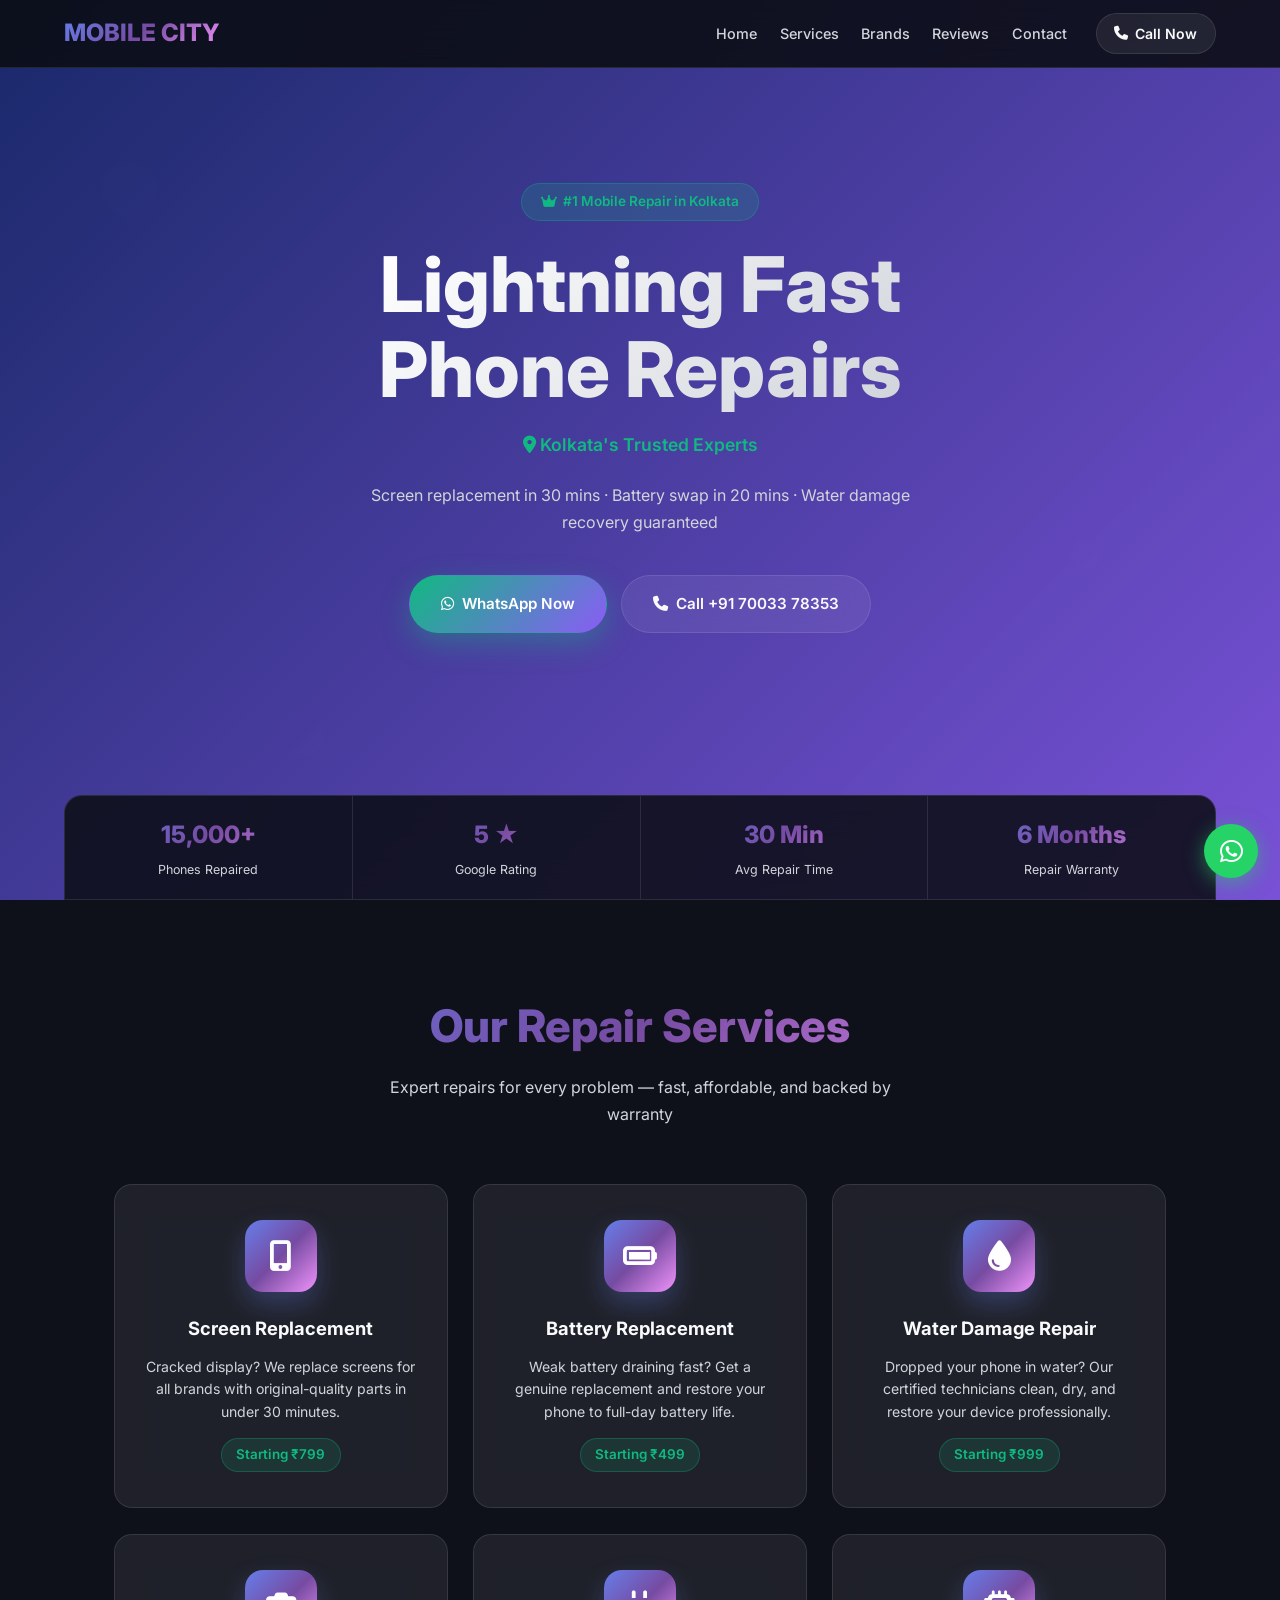
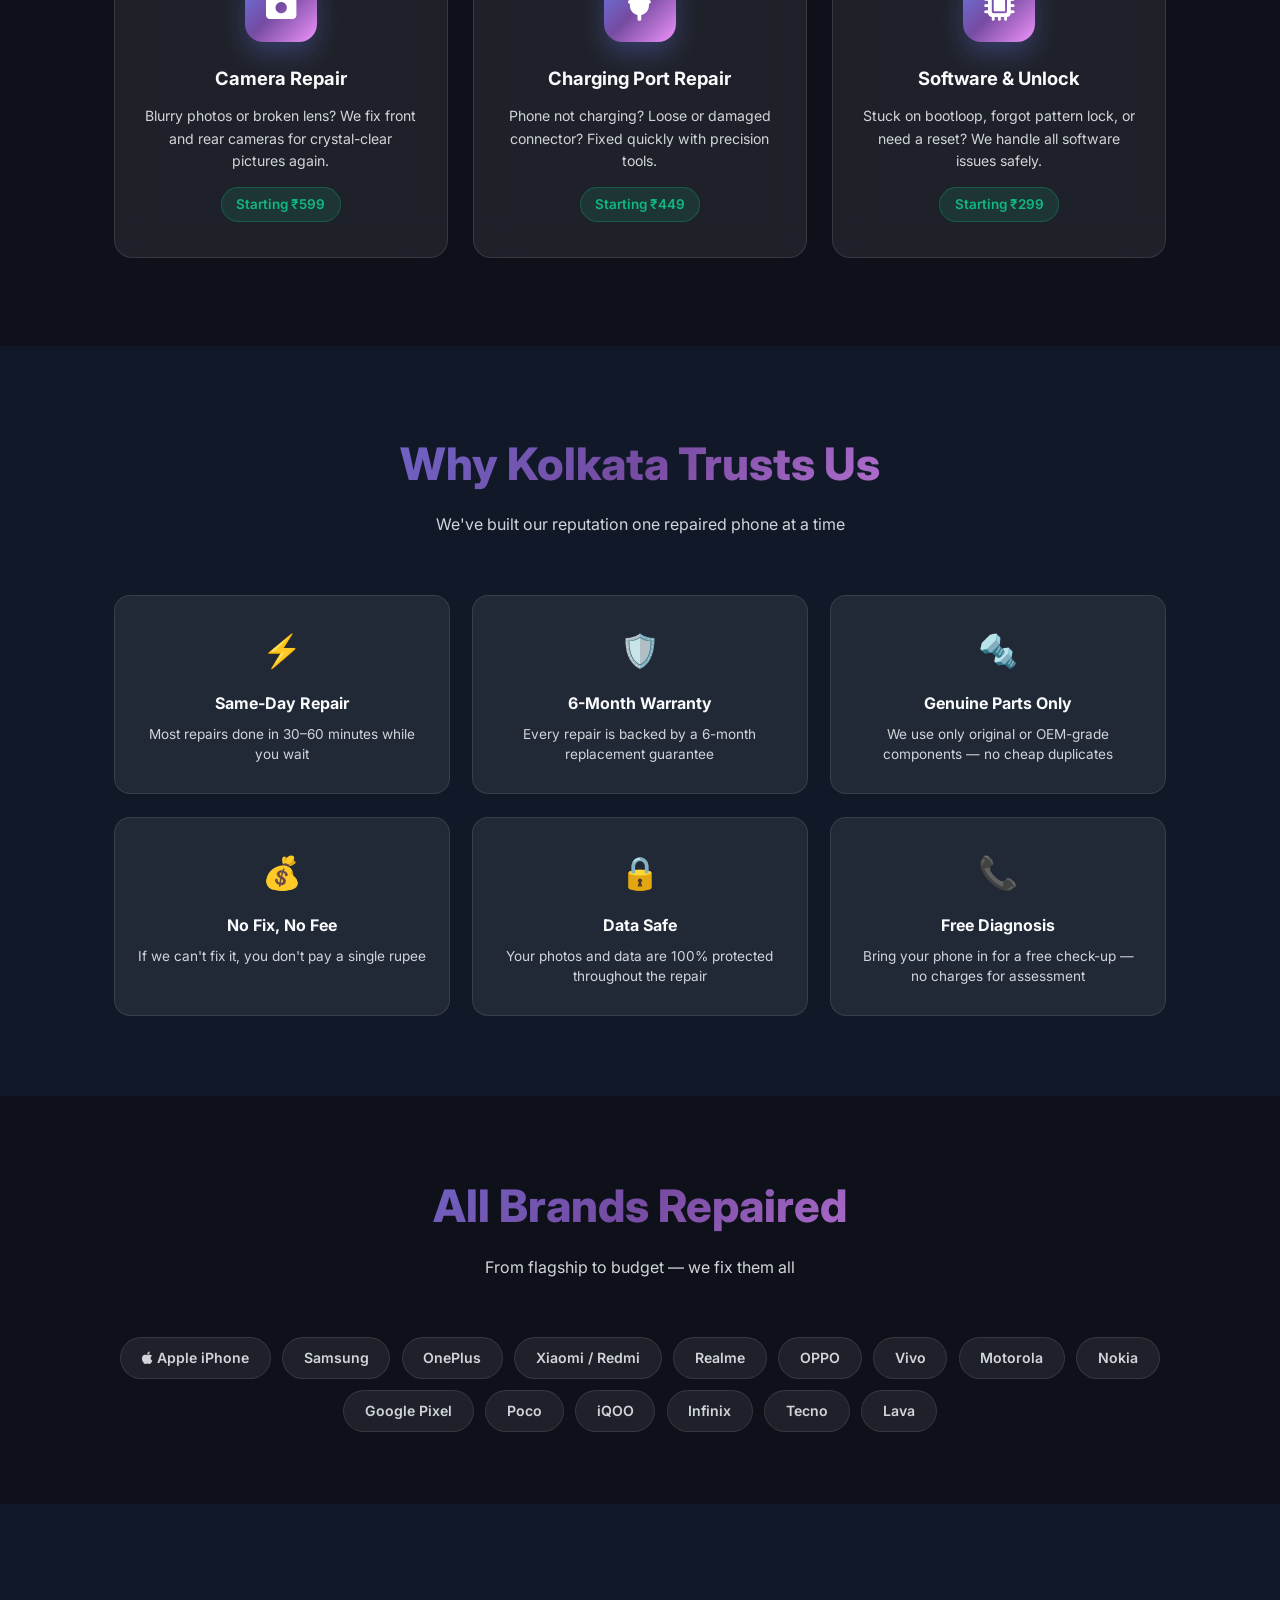
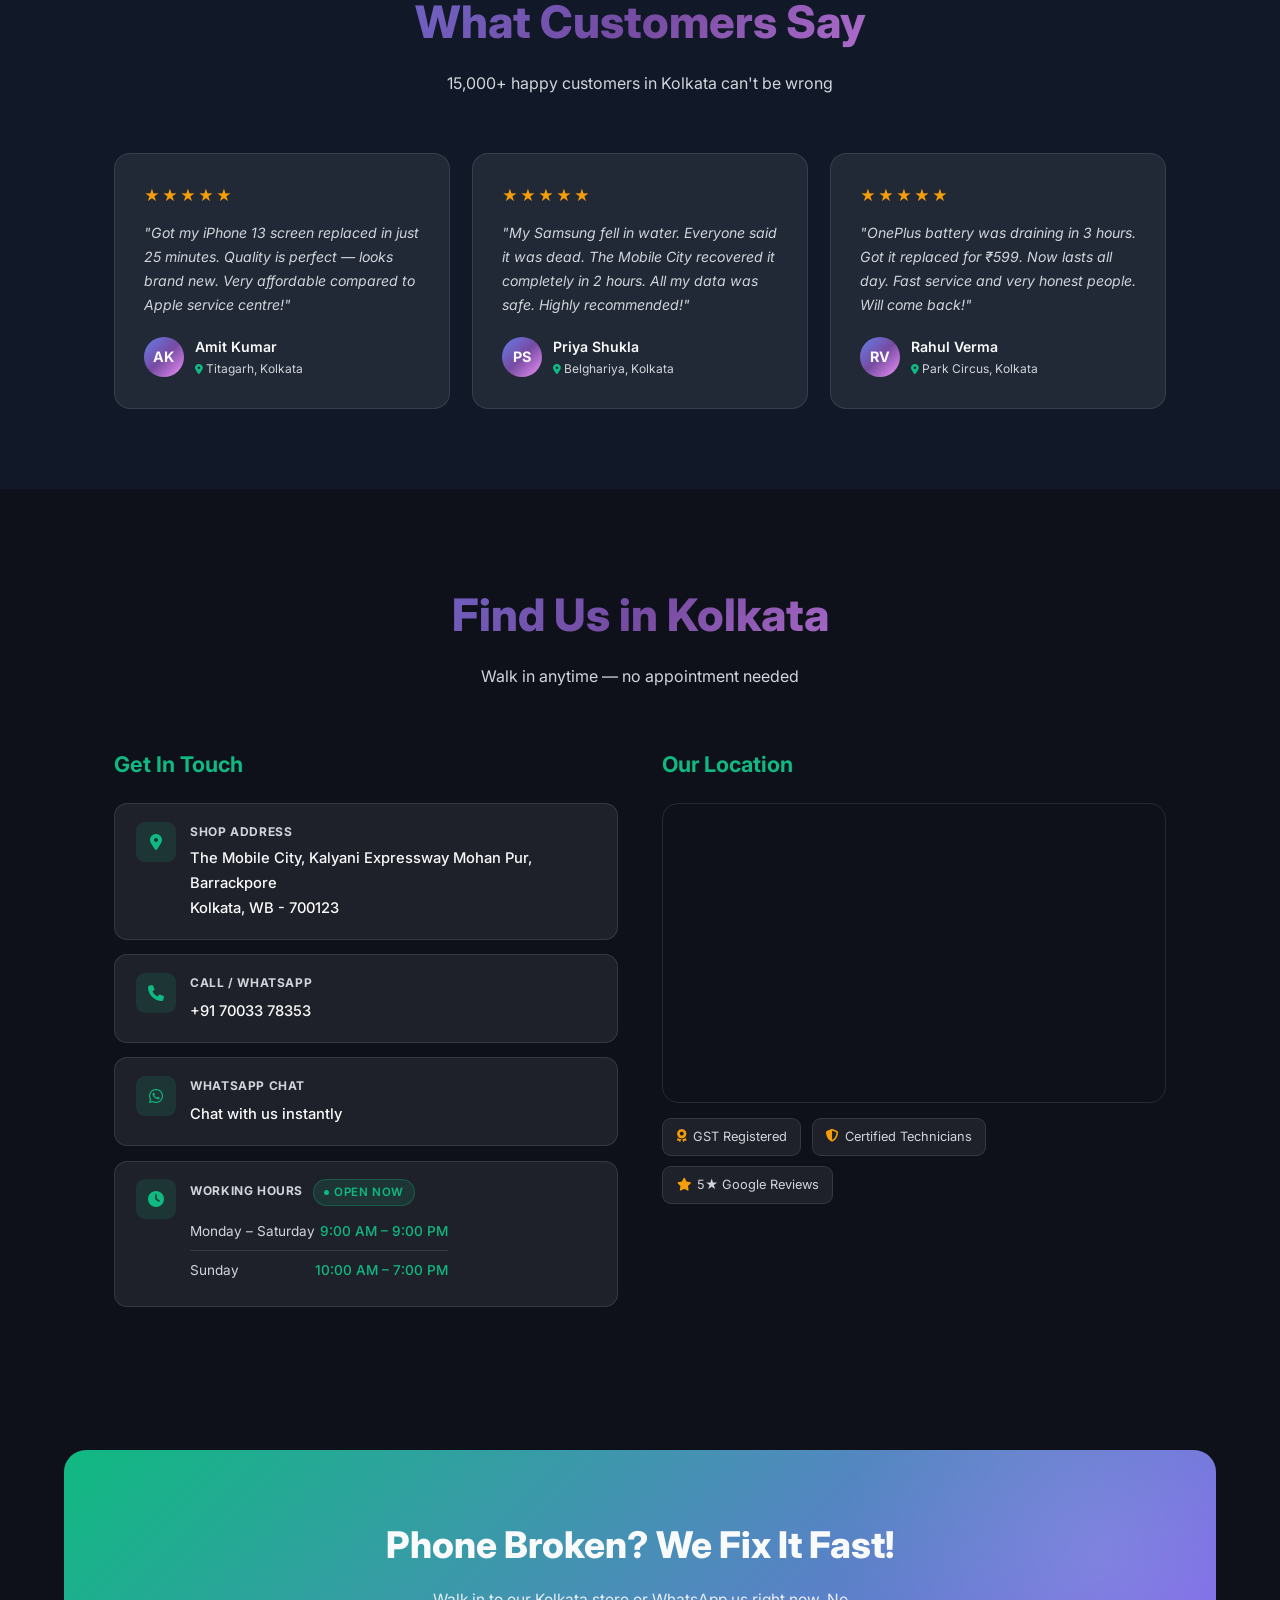
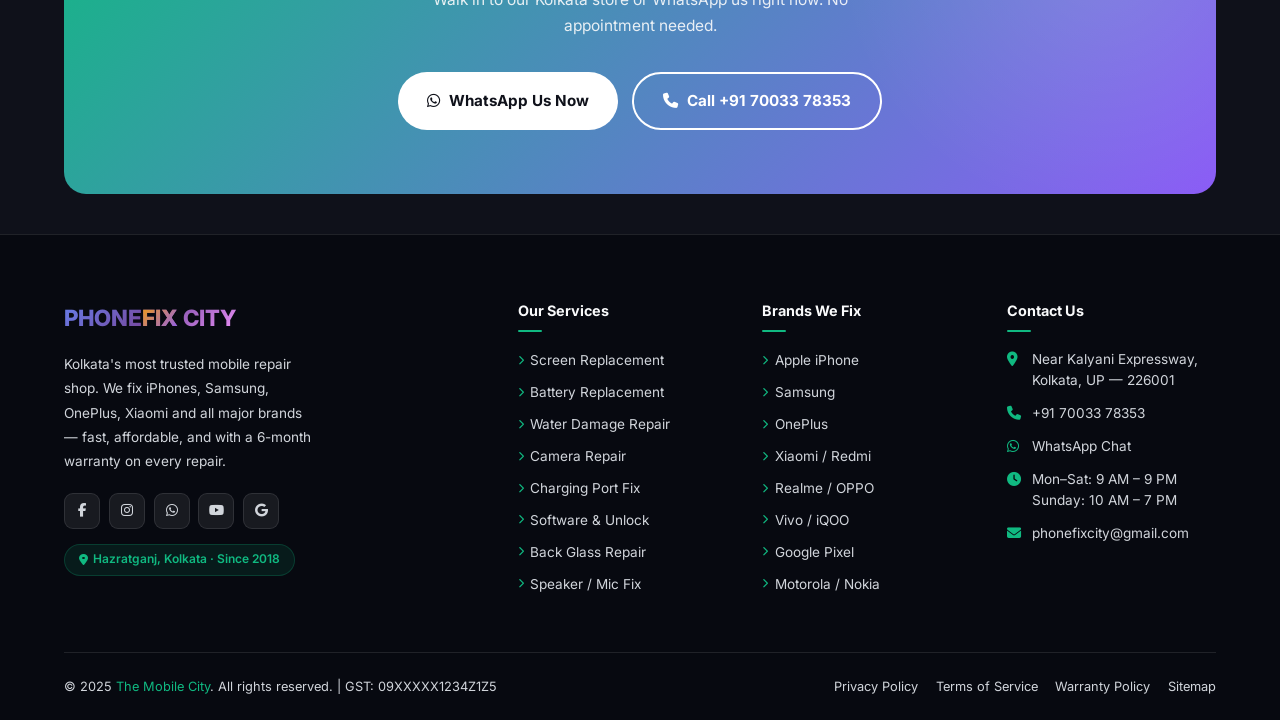
==== Index.html @ de8ba143 "Update Index.html" ====
<!DOCTYPE html>
<html lang="en">

<head>
    <meta charset="UTF-8">
    <meta name="viewport" content="width=device-width, initial-scale=1.0">
    <title>The Mobile City | #1 Mobile Repair in Kolkata</title>
    <link rel="stylesheet" href="https://cdnjs.cloudflare.com/ajax/libs/font-awesome/6.5.1/css/all.min.css">
    <link href="https://fonts.googleapis.com/css2?family=Inter:wght@300;400;500;600;700;800&family=Poppins:wght@400;500;600;700&display=swap" rel="stylesheet">
    <style>
         :root {
            --primary: #10b981;
            --purple: #8b5cf6;
            --accent: #f59e0b;
            --bg: #0f111a;
            --bg2: #111827;
            --glass: rgba(255, 255, 255, .07);
            --txt: #f9fafb;
            --txt2: #d1d5db;
            --glow: rgba(255, 255, 255, .1);
            --gm: linear-gradient(135deg, #667eea, #764ba2, #f093fb);
            --ga: linear-gradient(135deg, #f59e0b, #ef4444);
            --H: 68px;
        }
        
        *,
        *::before,
        *::after {
            margin: 0;
            padding: 0;
            box-sizing: border-box;
        }
        
        html {
            scroll-behavior: smooth;
        }
        
        body {
            font-family: 'Inter', sans-serif;
            background: var(--bg);
            color: var(--txt);
            line-height: 1.7;
            overflow-x: hidden;
        }
        
        iframe,
        img {
            max-width: 100%;
            display: block;
        }
        /* scrollbar */
        
         ::-webkit-scrollbar {
            width: 7px;
        }
        
         ::-webkit-scrollbar-thumb {
            background: var(--gm);
            border-radius: 8px;
        }
        /* particles */
        
        .particles {
            position: fixed;
            inset: 0;
            pointer-events: none;
            z-index: 0;
            overflow: hidden;
        }
        
        .p {
            position: absolute;
            border-radius: 50%;
            opacity: .07;
            animation: fp 22s infinite linear;
            background: var(--gm);
        }
        
        .p:nth-child(1) {
            width: 55px;
            height: 55px;
            top: 18%;
            left: 8%;
        }
        
        .p:nth-child(2) {
            width: 30px;
            height: 30px;
            top: 60%;
            right: 14%;
            animation-delay: 7s;
        }
        
        .p:nth-child(3) {
            width: 42px;
            height: 42px;
            bottom: 16%;
            left: 22%;
            animation-delay: 14s;
        }
        /* ── HEADER ── */
        
        header {
            position: fixed;
            top: 0;
            left: 0;
            right: 0;
            height: var(--H);
            display: flex;
            align-items: center;
            justify-content: space-between;
            padding: 0 5%;
            background: rgba(12, 14, 22, .9);
            backdrop-filter: blur(22px);
            border-bottom: 1px solid var(--glow);
            z-index: 1000;
        }
        
        .logo {
            font-size: 1.5rem;
            font-weight: 800;
            white-space: nowrap;
            flex-shrink: 0;
            background: var(--gm);
            -webkit-background-clip: text;
            -webkit-text-fill-color: transparent;
            background-clip: text;
        }
        
        .logo span {
            background: linear-gradient(135deg, var(--accent), var(--purple));
            -webkit-background-clip: text;
            -webkit-text-fill-color: transparent;
        }
        
        .nav-right {
            display: flex;
            align-items: center;
            gap: 1.8rem;
        }
        
        nav ul {
            display: flex;
            list-style: none;
            gap: 1.4rem;
        }
        
        nav a {
            color: var(--txt2);
            text-decoration: none;
            font-weight: 500;
            font-size: .9rem;
            position: relative;
            padding: .3rem 0;
            transition: color .3s;
        }
        
        nav a::after {
            content: '';
            position: absolute;
            bottom: 0;
            left: 0;
            width: 0;
            height: 2px;
            background: var(--ga);
            transition: width .3s;
        }
        
        nav a:hover {
            color: var(--txt);
        }
        
        nav a:hover::after {
            width: 100%;
        }
        
        .call-btn {
            display: inline-flex;
            align-items: center;
            gap: .45rem;
            padding: .5rem 1.1rem;
            border-radius: 50px;
            font-size: .88rem;
            font-weight: 600;
            background: var(--glass);
            border: 1px solid var(--glow);
            color: var(--txt);
            text-decoration: none;
            white-space: nowrap;
            transition: all .3s;
            flex-shrink: 0;
        }
        
        .call-btn:hover {
            border-color: var(--primary);
            color: var(--primary);
        }
        /* hamburger */
        
        .hbg {
            display: none;
            flex-direction: column;
            gap: 5px;
            cursor: pointer;
            background: none;
            border: none;
            padding: 4px;
        }
        
        .hbg span {
            display: block;
            width: 22px;
            height: 2px;
            background: var(--txt2);
            border-radius: 2px;
            transition: all .3s;
        }
        
        .hbg.open span:nth-child(1) {
            transform: translateY(7px) rotate(45deg);
        }
        
        .hbg.open span:nth-child(2) {
            opacity: 0;
        }
        
        .hbg.open span:nth-child(3) {
            transform: translateY(-7px) rotate(-45deg);
        }
        /* mobile nav */
        
        .mob-nav {
            display: none;
            flex-direction: column;
            position: fixed;
            top: var(--H);
            left: 0;
            right: 0;
            background: rgba(12, 14, 22, .97);
            backdrop-filter: blur(18px);
            border-bottom: 1px solid var(--glow);
            padding: 1.5rem 5% 2rem;
            z-index: 999;
            gap: .2rem;
        }
        
        .mob-nav.open {
            display: flex;
        }
        
        .mob-nav a {
            color: var(--txt2);
            text-decoration: none;
            font-size: 1rem;
            font-weight: 500;
            padding: .7rem 0;
            border-bottom: 1px solid var(--glow);
            transition: color .3s;
        }
        
        .mob-nav a:hover {
            color: var(--primary);
        }
        
        .mob-nav .call-btn {
            margin-top: .8rem;
            justify-content: center;
            border-radius: 50px;
        }
        /* ── HERO ── */
        
        .hero {
            min-height: 100vh;
            background: linear-gradient(135deg, rgba(26, 42, 108, .96), rgba(139, 92, 246, .86)), url('https://images.unsplash.com/photo-1556656793-08538906a9f8?auto=format&fit=crop&w=1920&q=80') center/cover no-repeat;
            display: flex;
            flex-direction: column;
            align-items: center;
            justify-content: center;
            text-align: center;
            padding: calc(var(--H) + 3rem) 5% 200px;
            position: relative;
            z-index: 2;
        }
        
        .badge {
            display: inline-flex;
            align-items: center;
            gap: .45rem;
            background: rgba(16, 185, 129, .18);
            color: var(--primary);
            padding: .4rem 1.2rem;
            border-radius: 50px;
            font-size: .85rem;
            font-weight: 600;
            border: 1px solid rgba(16, 185, 129, .3);
            margin-bottom: 1.4rem;
            animation: pulse 2.5s infinite;
        }
        
        .hero h1 {
            font-size: clamp(2rem, 6vw, 4.8rem);
            font-weight: 800;
            line-height: 1.1;
            margin-bottom: 1.1rem;
            background: linear-gradient(135deg, #fff, var(--txt2));
            -webkit-background-clip: text;
            -webkit-text-fill-color: transparent;
            background-clip: text;
        }
        
        .hero-loc {
            font-size: 1.1rem;
            color: var(--primary);
            font-weight: 600;
            margin-bottom: 1.4rem;
        }
        
        .hero-sub {
            font-size: 1rem;
            max-width: 560px;
            margin: 0 auto 2.4rem;
            color: var(--txt2);
        }
        
        .hero-btns {
            display: flex;
            gap: .9rem;
            flex-wrap: wrap;
            justify-content: center;
        }
        
        .btn-p,
        .btn-s {
            display: inline-flex;
            align-items: center;
            gap: .55rem;
            padding: .95rem 1.9rem;
            text-decoration: none;
            font-weight: 600;
            font-size: .95rem;
            border-radius: 50px;
            border: 1px solid transparent;
            transition: all .35s ease;
        }
        
        .btn-p {
            background: linear-gradient(135deg, var(--primary), var(--purple));
            color: #fff;
            box-shadow: 0 10px 28px rgba(16, 185, 129, .35);
        }
        
        .btn-s {
            background: var(--glass);
            color: var(--txt);
            backdrop-filter: blur(14px);
            border-color: var(--glow);
        }
        
        .btn-p:hover {
            transform: translateY(-4px);
            box-shadow: 0 16px 36px rgba(16, 185, 129, .5);
        }
        
        .btn-s:hover {
            transform: translateY(-3px);
            border-color: rgba(255, 255, 255, .25);
        }
        /* stats strip — attached to bottom of hero */
        
        .stats-strip {
            position: absolute;
            bottom: 0;
            left: 5%;
            right: 5%;
            display: flex;
            flex-wrap: wrap;
            background: rgba(12, 14, 22, .88);
            backdrop-filter: blur(18px);
            border: 1px solid var(--glow);
            border-radius: 18px 18px 0 0;
            overflow: hidden;
        }
        
        .si {
            flex: 1;
            min-width: 130px;
            padding: 1.2rem .8rem;
            text-align: center;
            border-right: 1px solid var(--glow);
        }
        
        .si:last-child {
            border-right: none;
        }
        
        .si h3 {
            font-size: 1.5rem;
            font-weight: 800;
            background: var(--gm);
            -webkit-background-clip: text;
            -webkit-text-fill-color: transparent;
            margin-bottom: .15rem;
        }
        
        .si p {
            color: var(--txt2);
            font-size: .78rem;
        }
        /* ── LAYOUT ── */
        
        .sec {
            position: relative;
            z-index: 2;
        }
        
        .wrap {
            max-width: 1180px;
            margin: 0 auto;
            padding: 0 5%;
        }
        
        .sh {
            text-align: center;
            margin-bottom: 3.5rem;
        }
        
        .sh h2 {
            font-size: clamp(1.7rem, 4vw, 2.8rem);
            font-weight: 800;
            margin-bottom: .6rem;
            background: var(--gm);
            -webkit-background-clip: text;
            -webkit-text-fill-color: transparent;
            background-clip: text;
        }
        
        .sh p {
            color: var(--txt2);
            font-size: 1rem;
            max-width: 520px;
            margin: 0 auto;
        }
        /* ── SERVICES ── */
        
        .services {
            padding: 5.5rem 0;
        }
        
        .svc-grid {
            display: grid;
            grid-template-columns: repeat(3, 1fr);
            gap: 1.6rem;
        }
        
        .svc-card {
            background: var(--glass);
            backdrop-filter: blur(18px);
            border: 1px solid var(--glow);
            border-radius: 18px;
            padding: 2.2rem 1.8rem;
            text-align: center;
            position: relative;
            overflow: hidden;
            transition: all .4s ease;
        }
        
        .svc-card::before {
            content: '';
            position: absolute;
            top: 0;
            left: 0;
            right: 0;
            height: 3px;
            background: var(--ga);
            transform: scaleX(0);
            transition: transform .4s;
        }
        
        .svc-card:hover {
            transform: translateY(-6px);
            border-color: rgba(16, 185, 129, .3);
            box-shadow: 0 20px 44px rgba(16, 185, 129, .1);
        }
        
        .svc-card:hover::before {
            transform: scaleX(1);
        }
        
        .svc-ico {
            width: 72px;
            height: 72px;
            margin: 0 auto 1.3rem;
            background: var(--gm);
            border-radius: 18px;
            display: flex;
            align-items: center;
            justify-content: center;
            box-shadow: 0 12px 26px rgba(102, 126, 234, .3);
            transition: transform .3s;
        }
        
        .svc-card:hover .svc-ico {
            transform: scale(1.1) rotate(5deg);
        }
        
        .svc-ico i {
            font-size: 1.9rem;
            color: #fff;
        }
        
        .svc-card h3 {
            font-size: 1.15rem;
            font-weight: 700;
            margin-bottom: .7rem;
        }
        
        .svc-card p {
            color: var(--txt2);
            font-size: .88rem;
            line-height: 1.6;
            margin-bottom: .9rem;
        }
        
        .price {
            display: inline-block;
            background: rgba(16, 185, 129, .14);
            color: var(--primary);
            padding: .3rem .9rem;
            border-radius: 50px;
            font-size: .84rem;
            font-weight: 600;
            border: 1px solid rgba(16, 185, 129, .28);
        }
        /* ── WHY US ── */
        
        .why {
            padding: 5rem 0;
            background: var(--bg2);
        }
        
        .why-grid {
            display: grid;
            grid-template-columns: repeat(3, 1fr);
            gap: 1.4rem;
        }
        
        .wc {
            background: var(--glass);
            border: 1px solid var(--glow);
            border-radius: 16px;
            padding: 1.8rem 1.4rem;
            text-align: center;
            transition: all .3s;
        }
        
        .wc:hover {
            transform: translateY(-4px);
            border-color: var(--primary);
        }
        
        .wc-ico {
            font-size: 2rem;
            margin-bottom: .7rem;
        }
        
        .wc h4 {
            font-size: 1rem;
            font-weight: 700;
            margin-bottom: .4rem;
        }
        
        .wc p {
            color: var(--txt2);
            font-size: .85rem;
            line-height: 1.5;
        }
        /* ── BRANDS ── */
        
        .brands {
            padding: 4.5rem 0;
        }
        
        .b-wrap {
            display: flex;
            flex-wrap: wrap;
            justify-content: center;
            gap: .7rem;
        }
        
        .bc {
            background: var(--glass);
            border: 1px solid var(--glow);
            border-radius: 50px;
            padding: .5rem 1.3rem;
            font-size: .88rem;
            font-weight: 600;
            color: var(--txt2);
            transition: all .3s;
            cursor: default;
        }
        
        .bc:hover {
            border-color: var(--primary);
            color: var(--primary);
            background: rgba(16, 185, 129, .08);
        }
        /* ── TESTIMONIALS ── */
        
        .reviews {
            padding: 5rem 0;
            background: var(--bg2);
        }
        
        .t-grid {
            display: grid;
            grid-template-columns: repeat(3, 1fr);
            gap: 1.4rem;
        }
        
        .tc {
            background: var(--glass);
            border: 1px solid var(--glow);
            border-radius: 16px;
            padding: 1.8rem;
            transition: all .3s;
        }
        
        .tc:hover {
            transform: translateY(-4px);
            border-color: rgba(139, 92, 246, .4);
        }
        
        .stars {
            color: var(--accent);
            font-size: .95rem;
            margin-bottom: .8rem;
            letter-spacing: 2px;
        }
        
        .tc blockquote {
            color: var(--txt2);
            font-size: .88rem;
            line-height: 1.7;
            margin-bottom: 1.1rem;
            font-style: italic;
        }
        
        .auth {
            display: flex;
            align-items: center;
            gap: .7rem;
        }
        
        .av {
            width: 40px;
            height: 40px;
            border-radius: 50%;
            background: var(--gm);
            display: flex;
            align-items: center;
            justify-content: center;
            font-weight: 700;
            font-size: .9rem;
            flex-shrink: 0;
        }
        
        .an {
            font-weight: 600;
            font-size: .88rem;
        }
        
        .al {
            font-size: .75rem;
            color: var(--txt2);
        }
        /* ── CONTACT ── */
        
        .contact {
            padding: 5.5rem 0;
        }
        
        .cg {
            display: grid;
            grid-template-columns: 1fr 1fr;
            gap: 2.8rem;
            align-items: start;
        }
        
        .ct {
            font-size: 1.35rem;
            font-weight: 700;
            color: var(--primary);
            margin-bottom: 1.3rem;
        }
        
        .ic {
            display: flex;
            gap: .9rem;
            align-items: flex-start;
            background: var(--glass);
            border: 1px solid var(--glow);
            border-radius: 13px;
            padding: 1.1rem 1.3rem;
            margin-bottom: .9rem;
            transition: all .3s;
        }
        
        .ic:hover {
            transform: translateX(5px);
            border-color: var(--primary);
        }
        
        .ic-ico {
            width: 40px;
            height: 40px;
            border-radius: 9px;
            background: rgba(16, 185, 129, .14);
            display: flex;
            align-items: center;
            justify-content: center;
            flex-shrink: 0;
        }
        
        .ic-ico i {
            color: var(--primary);
            font-size: 1rem;
        }
        
        .ic-body h5 {
            font-size: .75rem;
            text-transform: uppercase;
            letter-spacing: .05em;
            color: var(--txt2);
            margin-bottom: .25rem;
        }
        
        .ic-body a,
        .ic-body p {
            color: var(--txt);
            font-size: .92rem;
            font-weight: 500;
            text-decoration: none;
        }
        
        .ic-body a:hover {
            color: var(--primary);
        }
        
        .ob {
            display: inline-flex;
            align-items: center;
            gap: .3rem;
            background: rgba(16, 185, 129, .14);
            color: var(--primary);
            padding: .18rem .65rem;
            border-radius: 50px;
            font-size: .72rem;
            font-weight: 600;
            border: 1px solid rgba(16, 185, 129, .28);
            margin-left: .4rem;
        }
        
        .od {
            width: 5px;
            height: 5px;
            background: var(--primary);
            border-radius: 50%;
            animation: blink 1.5s infinite;
        }
        
        .ht {
            width: 100%;
            border-collapse: collapse;
            margin-top: .4rem;
        }
        
        .ht tr {
            border-bottom: 1px solid var(--glow);
        }
        
        .ht tr:last-child {
            border-bottom: none;
        }
        
        .ht td {
            padding: .45rem 0;
            font-size: .85rem;
            color: var(--txt2);
        }
        
        .ht td:last-child {
            text-align: right;
            color: var(--primary);
            font-weight: 500;
        }
        
        .map-box {
            border-radius: 16px;
            overflow: hidden;
            border: 1px solid var(--glow);
            height: 300px;
            margin-bottom: .9rem;
        }
        
        .map-box iframe {
            width: 100%;
            height: 100%;
            border: none;
            filter: invert(88%) hue-rotate(180deg) saturate(.8);
        }
        
        .cert-row {
            display: flex;
            flex-wrap: wrap;
            gap: .65rem;
        }
        
        .cb {
            background: var(--glass);
            border: 1px solid var(--glow);
            border-radius: 9px;
            padding: .45rem .85rem;
            font-size: .8rem;
            color: var(--txt2);
            display: flex;
            align-items: center;
            gap: .35rem;
        }
        
        .cb i {
            color: var(--accent);
        }
        /* ── CTA ── */
        
        .cta {
            background: linear-gradient(135deg, var(--primary), var(--purple));
            padding: 4rem 5%;
            text-align: center;
            margin: 2.5rem 5%;
            border-radius: 22px;
            position: relative;
            overflow: hidden;
            z-index: 2;
        }
        
        .cta::before {
            content: '';
            position: absolute;
            top: -40%;
            right: -15%;
            width: 50%;
            height: 140%;
            background: radial-gradient(circle, rgba(255, 255, 255, .12), transparent 70%);
            pointer-events: none;
        }
        
        .cta h2 {
            font-size: clamp(1.5rem, 4vw, 2.3rem);
            font-weight: 800;
            margin-bottom: .65rem;
        }
        
        .cta p {
            font-size: .97rem;
            opacity: .9;
            margin-bottom: 2rem;
            max-width: 500px;
            margin-left: auto;
            margin-right: auto;
        }
        
        .cta-btns {
            display: flex;
            gap: .9rem;
            justify-content: center;
            flex-wrap: wrap;
        }
        
        .bw {
            background: #fff;
            color: var(--bg);
            padding: .9rem 1.8rem;
            border-radius: 50px;
            font-weight: 700;
            font-size: .95rem;
            text-decoration: none;
            display: inline-flex;
            align-items: center;
            gap: .55rem;
            transition: all .3s;
        }
        
        .bw:hover {
            transform: translateY(-3px);
            box-shadow: 0 10px 26px rgba(0, 0, 0, .25);
        }
        
        .bow {
            border: 2px solid #fff;
            color: #fff;
            padding: .9rem 1.8rem;
            border-radius: 50px;
            font-weight: 700;
            font-size: .95rem;
            text-decoration: none;
            display: inline-flex;
            align-items: center;
            gap: .55rem;
            transition: all .3s;
        }
        
        .bow:hover {
            background: rgba(255, 255, 255, .15);
            transform: translateY(-3px);
        }
        /* ── FOOTER ── */
        
        footer {
            background: #070910;
            border-top: 1px solid var(--glow);
            position: relative;
            z-index: 2;
            padding: 4rem 5% 0;
        }
        
        .fg {
            display: grid;
            grid-template-columns: 2fr 1fr 1fr 1fr;
            gap: 2.2rem;
            max-width: 1180px;
            margin: 0 auto;
            padding-bottom: 3rem;
            border-bottom: 1px solid var(--glow);
        }
        
        .fb .logo {
            font-size: 1.4rem;
            display: inline-block;
            margin-bottom: .9rem;
        }
        
        .fb>p {
            color: var(--txt2);
            font-size: .85rem;
            line-height: 1.8;
            margin-bottom: 1.2rem;
            max-width: 250px;
        }
        
        .sr {
            display: flex;
            gap: .55rem;
            flex-wrap: wrap;
        }
        
        .sb {
            width: 36px;
            height: 36px;
            border-radius: 9px;
            background: var(--glass);
            border: 1px solid var(--glow);
            display: flex;
            align-items: center;
            justify-content: center;
            color: var(--txt2);
            font-size: .85rem;
            text-decoration: none;
            transition: all .3s;
        }
        
        .sb:hover {
            background: var(--primary);
            border-color: var(--primary);
            color: #fff;
            transform: translateY(-2px);
        }
        
        .since {
            display: inline-flex;
            align-items: center;
            gap: .35rem;
            background: rgba(16, 185, 129, .1);
            border: 1px solid rgba(16, 185, 129, .22);
            border-radius: 50px;
            padding: .3rem .85rem;
            font-size: .75rem;
            color: var(--primary);
            font-weight: 600;
            margin-top: .9rem;
        }
        
        .fc h4 {
            font-size: .9rem;
            font-weight: 700;
            margin-bottom: 1.1rem;
            position: relative;
            padding-bottom: .5rem;
        }
        
        .fc h4::after {
            content: '';
            position: absolute;
            bottom: 0;
            left: 0;
            width: 24px;
            height: 2px;
            background: var(--primary);
            border-radius: 2px;
        }
        
        .fc ul {
            list-style: none;
        }
        
        .fc ul li {
            margin-bottom: .55rem;
        }
        
        .fc ul li a {
            color: var(--txt2);
            text-decoration: none;
            font-size: .85rem;
            display: flex;
            align-items: center;
            gap: .4rem;
            transition: all .3s;
        }
        
        .fc ul li a:hover {
            color: var(--primary);
            padding-left: 3px;
        }
        
        .fc ul li a i {
            font-size: .6rem;
            color: var(--primary);
        }
        
        .fci {
            display: flex;
            gap: .65rem;
            align-items: flex-start;
            margin-bottom: .8rem;
        }
        
        .fci i {
            color: var(--primary);
            font-size: .88rem;
            margin-top: 3px;
            flex-shrink: 0;
            width: 15px;
        }
        
        .fci span,
        .fci a {
            color: var(--txt2);
            font-size: .85rem;
            line-height: 1.5;
            text-decoration: none;
            transition: color .3s;
        }
        
        .fci a:hover {
            color: var(--primary);
        }
        
        .fbot {
            max-width: 1180px;
            margin: 0 auto;
            padding: 1.4rem 0;
            display: flex;
            justify-content: space-between;
            align-items: center;
            flex-wrap: wrap;
            gap: .7rem;
        }
        
        .fbot p {
            color: var(--txt2);
            font-size: .8rem;
        }
        
        .fbot p a {
            color: var(--primary);
            text-decoration: none;
        }
        
        .fl {
            display: flex;
            gap: 1.1rem;
            flex-wrap: wrap;
        }
        
        .fl a {
            color: var(--txt2);
            text-decoration: none;
            font-size: .8rem;
            transition: color .3s;
        }
        
        .fl a:hover {
            color: var(--primary);
        }
        /* floating WA */
        
        .waf {
            position: fixed;
            bottom: 22px;
            right: 22px;
            z-index: 9999;
            width: 54px;
            height: 54px;
            background: #25d366;
            border-radius: 50%;
            display: flex;
            align-items: center;
            justify-content: center;
            box-shadow: 0 5px 20px rgba(37, 211, 102, .5);
            text-decoration: none;
            animation: wab 2.5s ease-in-out infinite;
        }
        
        .waf:hover {
            transform: scale(1.12);
        }
        
        .waf i {
            font-size: 1.65rem;
            color: #fff;
        }
        
        .wtip {
            position: absolute;
            right: 62px;
            background: #12141f;
            color: #fff;
            font-size: .76rem;
            padding: .32rem .8rem;
            border-radius: 7px;
            white-space: nowrap;
            opacity: 0;
            pointer-events: none;
            transition: opacity .3s;
            font-weight: 500;
        }
        
        .waf:hover .wtip {
            opacity: 1;
        }
        /* ── Animations ── */
        
        @keyframes fp {
            0%,
            100% {
                transform: translateY(0) rotate(0);
            }
            50% {
                transform: translateY(-26px) rotate(3deg);
            }
        }
        
        @keyframes pulse {
            0%,
            100% {
                box-shadow: 0 0 0 0 rgba(16, 185, 129, .35);
            }
            50% {
                box-shadow: 0 0 0 9px rgba(16, 185, 129, 0);
            }
        }
        
        @keyframes blink {
            0%,
            100% {
                opacity: 1;
            }
            50% {
                opacity: .3;
            }
        }
        
        @keyframes wab {
            0%,
            100% {
                transform: translateY(0);
            }
            50% {
                transform: translateY(-7px);
            }
        }
        /* ══════════ RESPONSIVE ══════════ */
        /* ≤ 1024px  — tablet */
        
        @media(max-width:1024px) {
            .svc-grid {
                grid-template-columns: repeat(2, 1fr);
            }
            .why-grid {
                grid-template-columns: repeat(2, 1fr);
            }
            .t-grid {
                grid-template-columns: repeat(2, 1fr);
            }
            .fg {
                grid-template-columns: 1fr 1fr;
            }
            .fb {
                grid-column: 1/-1;
            }
            .fb>p {
                max-width: 100%;
            }
        }
        /* ≤ 768px  — mobile */
        
        @media(max-width:768px) {
             :root {
                --H: 58px;
            }
            /* header */
            header {
                padding: 0 4%;
            }
            .logo {
                font-size: 1.25rem;
            }
            nav,
            .call-btn {
                display: none;
            }
            .hbg {
                display: flex;
            }
            /* hero */
            .hero {
                padding: calc(var(--H) + 2rem) 4% 230px;
                min-height: auto;
            }
            .hero h1 {
                font-size: clamp(1.7rem, 8vw, 2.6rem);
            }
            .hero-sub {
                font-size: .9rem;
            }
            .hero-btns {
                flex-direction: column;
                align-items: stretch;
            }
            .btn-p,
            .btn-s {
                justify-content: center;
                padding: .85rem 1.4rem;
            }
            /* stats */
            .stats-strip {
                left: 4%;
                right: 4%;
                flex-wrap: wrap;
            }
            .si {
                min-width: 50%;
                border-right: none;
                border-bottom: 1px solid var(--glow);
            }
            .si:nth-child(odd) {
                border-right: 1px solid var(--glow);
            }
            .si:nth-last-child(-n+2) {
                border-bottom: none;
            }
            .si h3 {
                font-size: 1.25rem;
            }
            /* sections */
            .services,
            .why,
            .brands,
            .reviews,
            .contact {
                padding: 3.5rem 0;
            }
            /* grids — single col */
            .svc-grid {
                grid-template-columns: 1fr;
            }
            .why-grid {
                grid-template-columns: 1fr;
            }
            .t-grid {
                grid-template-columns: 1fr;
            }
            .cg {
                grid-template-columns: 1fr;
                gap: 2rem;
            }
            /* map */
            .map-box {
                height: 220px;
            }
            /* cta */
            .cta {
                margin: 2rem 4%;
                border-radius: 16px;
                padding: 2.8rem 4%;
            }
            .cta-btns {
                flex-direction: column;
                align-items: stretch;
            }
            .bw,
            .bow {
                justify-content: center;
            }
            /* footer */
            footer {
                padding: 3rem 4% 0;
            }
            .fg {
                grid-template-columns: 1fr;
                gap: 1.8rem;
            }
            .fbot {
                flex-direction: column;
                text-align: center;
            }
            .fl {
                justify-content: center;
            }
            /* misc */
            .sh {
                margin-bottom: 2.2rem;
            }
            /* ≤ 420px — small phones */
            @media(max-width:420px) {
                .hero {
                    padding-bottom: 409px;
                }
                .si {
                    min-width: 100%;
                    border-right: none !important;
                }
                .si:nth-last-child(-n+2) {
                    border-bottom: 1px solid var(--glow);
                }
                .si:last-child {
                    border-bottom: none;
                }
                .bc {
                    font-size: .8rem;
                    padding: .42rem .95rem;
                }
                .hero-btns {
                    position: relative;
                    margin-top: -80px;
                    z-index: 10;
                }
                .btn-p {
                    margin-top: 1.2rem;
                }
            }
        }
    </style>
</head>

<body>

    <!-- Floating WhatsApp -->
    <a href="https://wa.me/917003378353" class="waf" target="_blank" rel="noopener">
        <span class="wtip">Chat with us!</span>
        <i class="fab fa-whatsapp"></i>
    </a>

    <!-- Particles -->
    <div class="particles" aria-hidden="true">
        <div class="p"></div>
        <div class="p"></div>
        <div class="p"></div>
    </div>

    <!-- ── HEADER ── -->
    <header>
        <div class="logo">MOBILE CITY</div>
        <div class="nav-right">
            <nav>
                <ul>
                    <li><a href="#home">Home</a></li>
                    <li><a href="#services">Services</a></li>
                    <li><a href="#brands">Brands</a></li>
                    <li><a href="#reviews">Reviews</a></li>
                    <li><a href="#contact">Contact</a></li>
                </ul>
            </nav>
            <a href="tel:+917003378353" class="call-btn"><i class="fas fa-phone"></i> Call Now</a>
            <button class="hbg" id="hbg" aria-label="Toggle menu">
            <span></span><span></span><span></span>
        </button>
        </div>
    </header>

    <!-- Mobile Nav -->
    <div class="mob-nav" id="mobNav">
        <a href="#home" onclick="cn()">Home</a>
        <a href="#services" onclick="cn()">Services</a>
        <a href="#brands" onclick="cn()">Brands</a>
        <a href="#reviews" onclick="cn()">Reviews</a>
        <a href="#contact" onclick="cn()">Contact</a>
        <a href="tel:+917003378353" class="call-btn"><i class="fas fa-phone"></i> +91 70033 78353</a>
    </div>

    <!-- ── HERO ── -->
    <section class="hero" id="home">
        <div class="badge"><i class="fas fa-crown"></i> #1 Mobile Repair in Kolkata</div>
        <h1>Lightning Fast<br>Phone Repairs</h1>
        <div class="hero-loc"><i class="fas fa-map-marker-alt"></i> Kolkata's Trusted Experts</div>
        <p class="hero-sub">Screen replacement in 30 mins · Battery swap in 20 mins · Water damage recovery guaranteed</p>
        <div class="hero-btns">
            <a href="https://wa.me/917003378353" class="btn-p"><i class="fab fa-whatsapp"></i> WhatsApp Now</a>
            <a href="tel:+917003378353" class="btn-s"><i class="fas fa-phone"></i> Call +91 70033 78353</a>
        </div>
        <div class="stats-strip">
            <div class="si">
                <h3>15,000+</h3>
                <p>Phones Repaired</p>
            </div>
            <div class="si">
                <h3>5 ★</h3>
                <p>Google Rating</p>
            </div>
            <div class="si">
                <h3>30 Min</h3>
                <p>Avg Repair Time</p>
            </div>
            <div class="si">
                <h3>6 Months</h3>
                <p>Repair Warranty</p>
            </div>
        </div>
    </section>

    <!-- ── SERVICES ── -->
    <section class="sec services" id="services">
        <div class="wrap">
            <div class="sh">
                <h2>Our Repair Services</h2>
                <p>Expert repairs for every problem — fast, affordable, and backed by warranty</p>
            </div>
            <div class="svc-grid">
                <div class="svc-card">
                    <div class="svc-ico"><i class="fas fa-mobile-screen-button"></i></div>
                    <h3>Screen Replacement</h3>
                    <p>Cracked display? We replace screens for all brands with original-quality parts in under 30 minutes.</p>
                    <span class="price">Starting ₹799</span>
                </div>
                <div class="svc-card">
                    <div class="svc-ico"><i class="fas fa-battery-full"></i></div>
                    <h3>Battery Replacement</h3>
                    <p>Weak battery draining fast? Get a genuine replacement and restore your phone to full-day battery life.</p>
                    <span class="price">Starting ₹499</span>
                </div>
                <div class="svc-card">
                    <div class="svc-ico"><i class="fas fa-droplet"></i></div>
                    <h3>Water Damage Repair</h3>
                    <p>Dropped your phone in water? Our certified technicians clean, dry, and restore your device professionally.</p>
                    <span class="price">Starting ₹999</span>
                </div>
                <div class="svc-card">
                    <div class="svc-ico"><i class="fas fa-camera"></i></div>
                    <h3>Camera Repair</h3>
                    <p>Blurry photos or broken lens? We fix front and rear cameras for crystal-clear pictures again.</p>
                    <span class="price">Starting ₹599</span>
                </div>
                <div class="svc-card">
                    <div class="svc-ico"><i class="fas fa-plug"></i></div>
                    <h3>Charging Port Repair</h3>
                    <p>Phone not charging? Loose or damaged connector? Fixed quickly with precision tools.</p>
                    <span class="price">Starting ₹449</span>
                </div>
                <div class="svc-card">
                    <div class="svc-ico"><i class="fas fa-microchip"></i></div>
                    <h3>Software & Unlock</h3>
                    <p>Stuck on bootloop, forgot pattern lock, or need a reset? We handle all software issues safely.</p>
                    <span class="price">Starting ₹299</span>
                </div>
            </div>
        </div>
    </section>

    <!-- ── WHY US ── -->
    <section class="sec why">
        <div class="wrap">
            <div class="sh">
                <h2>Why Kolkata Trusts Us</h2>
                <p>We've built our reputation one repaired phone at a time</p>
            </div>
            <div class="why-grid">
                <div class="wc">
                    <div class="wc-ico">⚡</div>
                    <h4>Same-Day Repair</h4>
                    <p>Most repairs done in 30–60 minutes while you wait</p>
                </div>
                <div class="wc">
                    <div class="wc-ico">🛡️</div>
                    <h4>6-Month Warranty</h4>
                    <p>Every repair is backed by a 6-month replacement guarantee</p>
                </div>
                <div class="wc">
                    <div class="wc-ico">🔩</div>
                    <h4>Genuine Parts Only</h4>
                    <p>We use only original or OEM-grade components — no cheap duplicates</p>
                </div>
                <div class="wc">
                    <div class="wc-ico">💰</div>
                    <h4>No Fix, No Fee</h4>
                    <p>If we can't fix it, you don't pay a single rupee</p>
                </div>
                <div class="wc">
                    <div class="wc-ico">🔒</div>
                    <h4>Data Safe</h4>
                    <p>Your photos and data are 100% protected throughout the repair</p>
                </div>
                <div class="wc">
                    <div class="wc-ico">📞</div>
                    <h4>Free Diagnosis</h4>
                    <p>Bring your phone in for a free check-up — no charges for assessment</p>
                </div>
            </div>
        </div>
    </section>

    <!-- ── BRANDS ── -->
    <section class="sec brands" id="brands">
        <div class="wrap">
            <div class="sh">
                <h2>All Brands Repaired</h2>
                <p>From flagship to budget — we fix them all</p>
            </div>
            <div class="b-wrap">
                <span class="bc"><i class="fab fa-apple"></i> Apple iPhone</span>
                <span class="bc">Samsung</span><span class="bc">OnePlus</span>
                <span class="bc">Xiaomi / Redmi</span><span class="bc">Realme</span>
                <span class="bc">OPPO</span><span class="bc">Vivo</span>
                <span class="bc">Motorola</span><span class="bc">Nokia</span>
                <span class="bc">Google Pixel</span><span class="bc">Poco</span>
                <span class="bc">iQOO</span><span class="bc">Infinix</span>
                <span class="bc">Tecno</span><span class="bc">Lava</span>
            </div>
        </div>
    </section>

    <!-- ── TESTIMONIALS ── -->
    <section class="sec reviews" id="reviews">
        <div class="wrap">
            <div class="sh">
                <h2>What Customers Say</h2>
                <p>15,000+ happy customers in Kolkata can't be wrong</p>
            </div>
            <div class="t-grid">
                <div class="tc">
                    <div class="stars">★★★★★</div>
                    <blockquote>"Got my iPhone 13 screen replaced in just 25 minutes. Quality is perfect — looks brand new. Very affordable compared to Apple service centre!"</blockquote>
                    <div class="auth">
                        <div class="av">AK</div>
                        <div>
                            <div class="an">Amit Kumar</div>
                            <div class="al"><i class="fas fa-map-marker-alt" style="font-size:.65rem;color:var(--primary)"></i> Titagarh, Kolkata</div>
                        </div>
                    </div>
                </div>
                <div class="tc">
                    <div class="stars">★★★★★</div>
                    <blockquote>"My Samsung fell in water. Everyone said it was dead. The Mobile City recovered it completely in 2 hours. All my data was safe. Highly recommended!"</blockquote>
                    <div class="auth">
                        <div class="av">PS</div>
                        <div>
                            <div class="an">Priya Shukla</div>
                            <div class="al"><i class="fas fa-map-marker-alt" style="font-size:.65rem;color:var(--primary)"></i> Belghariya, Kolkata</div>
                        </div>
                    </div>
                </div>
                <div class="tc">
                    <div class="stars">★★★★★</div>
                    <blockquote>"OnePlus battery was draining in 3 hours. Got it replaced for ₹599. Now lasts all day. Fast service and very honest people. Will come back!"</blockquote>
                    <div class="auth">
                        <div class="av">RV</div>
                        <div>
                            <div class="an">Rahul Verma</div>
                            <div class="al"><i class="fas fa-map-marker-alt" style="font-size:.65rem;color:var(--primary)"></i> Park Circus, Kolkata</div>
                        </div>
                    </div>
                </div>
            </div>
        </div>
    </section>

    <!-- ── CONTACT ── -->
    <section class="sec contact" id="contact">
        <div class="wrap">
            <div class="sh">
                <h2>Find Us in Kolkata</h2>
                <p>Walk in anytime — no appointment needed</p>
            </div>
            <div class="cg">
                <div>
                    <h3 class="ct">Get In Touch</h3>
                    <div class="ic">
                        <div class="ic-ico"><i class="fas fa-map-marker-alt"></i></div>
                        <div class="ic-body">
                            <h5>Shop Address</h5>
                            <p>The Mobile City, Kalyani Expressway Mohan Pur, Barrackpore<br>Kolkata, WB - 700123</p>
                        </div>
                    </div>
                    <div class="ic">
                        <div class="ic-ico"><i class="fas fa-phone"></i></div>
                        <div class="ic-body">
                            <h5>Call / WhatsApp</h5><a href="tel:+917003378353">+91 70033 78353</a></div>
                    </div>
                    <div class="ic">
                        <div class="ic-ico"><i class="fab fa-whatsapp"></i></div>
                        <div class="ic-body">
                            <h5>WhatsApp Chat</h5><a href="https://wa.me/917003378353">Chat with us instantly</a></div>
                    </div>
                    <div class="ic">
                        <div class="ic-ico"><i class="fas fa-clock"></i></div>
                        <div class="ic-body">
                            <h5>Working Hours <span class="ob"><span class="od"></span>Open Now</span>
                            </h5>
                            <table class="ht">
                                <tr>
                                    <td>Monday – Saturday</td>
                                    <td>9:00 AM – 9:00 PM</td>
                                </tr>
                                <tr>
                                    <td>Sunday</td>
                                    <td>10:00 AM – 7:00 PM</td>
                                </tr>
                            </table>
                        </div>
                    </div>
                </div>
                <div>
                    <h3 class="ct">Our Location</h3>
                    <div class="map-box">
                        <iframe src="https://www.google.com/maps/embed?pb=!1m18!1m12!1m3!1d29433.5102612747!2d88.33709478378293!3d22.758374300583082!2m3!1f0!2f0!3f0!3m2!1i1024!2i768!4f13.1!3m3!1m2!1s0x39f89a4d907adc0b%3A0xb22882a49eae9548!2sThe%20Mobile%20City!5e0!3m2!1sen!2sin!4v1775319451996!5m2!1sen!2sin"
                            width="600" height="450" style="border:0;" allowfullscreen="" loading="lazy" referrerpolicy="no-referrer-when-downgrade"></iframe>" allowfullscreen loading="lazy" title="The Mobile City Location"></iframe>
                    </div>
                    <div class="cert-row">
                        <div class="cb"><i class="fas fa-award"></i> GST Registered</div>
                        <div class="cb"><i class="fas fa-shield-halved"></i> Certified Technicians</div>
                        <div class="cb"><i class="fas fa-star"></i> 5★ Google Reviews</div>
                    </div>
                </div>
            </div>
        </div>
    </section>

    <!-- ── CTA ── -->
    <div class="cta sec">
        <h2>Phone Broken? We Fix It Fast!</h2>
        <p>Walk in to our Kolkata store or WhatsApp us right now. No appointment needed.</p>
        <div class="cta-btns">
            <a href="https://wa.me/917003378353" class="bw"><i class="fab fa-whatsapp"></i> WhatsApp Us Now</a>
            <a href="tel:+917003378353" class="bow"><i class="fas fa-phone"></i> Call +91 70033 78353</a>
        </div>
    </div>

    <!-- ── FOOTER ── -->
    <footer>
        <div class="fg">
            <div class="fb">
                <span class="logo">PHONE<span>FIX</span> CITY</span>
                <p>Kolkata's most trusted mobile repair shop. We fix iPhones, Samsung, OnePlus, Xiaomi and all major brands — fast, affordable, and with a 6-month warranty on every repair.</p>
                <div class="sr">
                    <a href="#" class="sb"><i class="fab fa-facebook-f"></i></a>
                    <a href="#" class="sb"><i class="fab fa-instagram"></i></a>
                    <a href="https://wa.me/917003378353" class="sb"><i class="fab fa-whatsapp"></i></a>
                    <a href="#" class="sb"><i class="fab fa-youtube"></i></a>
                    <a href="#" class="sb"><i class="fab fa-google"></i></a>
                </div>
                <div class="since"><i class="fas fa-map-marker-alt"></i> Hazratganj, Kolkata · Since 2018</div>
            </div>

            <div class="fc">
                <h4>Our Services</h4>
                <ul>
                    <li><a href="#services"><i class="fas fa-chevron-right"></i> Screen Replacement</a></li>
                    <li><a href="#services"><i class="fas fa-chevron-right"></i> Battery Replacement</a></li>
                    <li><a href="#services"><i class="fas fa-chevron-right"></i> Water Damage Repair</a></li>
                    <li><a href="#services"><i class="fas fa-chevron-right"></i> Camera Repair</a></li>
                    <li><a href="#services"><i class="fas fa-chevron-right"></i> Charging Port Fix</a></li>
                    <li><a href="#services"><i class="fas fa-chevron-right"></i> Software & Unlock</a></li>
                    <li><a href="#services"><i class="fas fa-chevron-right"></i> Back Glass Repair</a></li>
                    <li><a href="#services"><i class="fas fa-chevron-right"></i> Speaker / Mic Fix</a></li>
                </ul>
            </div>

            <div class="fc">
                <h4>Brands We Fix</h4>
                <ul>
                    <li><a href="#brands"><i class="fas fa-chevron-right"></i> Apple iPhone</a></li>
                    <li><a href="#brands"><i class="fas fa-chevron-right"></i> Samsung</a></li>
                    <li><a href="#brands"><i class="fas fa-chevron-right"></i> OnePlus</a></li>
                    <li><a href="#brands"><i class="fas fa-chevron-right"></i> Xiaomi / Redmi</a></li>
                    <li><a href="#brands"><i class="fas fa-chevron-right"></i> Realme / OPPO</a></li>
                    <li><a href="#brands"><i class="fas fa-chevron-right"></i> Vivo / iQOO</a></li>
                    <li><a href="#brands"><i class="fas fa-chevron-right"></i> Google Pixel</a></li>
                    <li><a href="#brands"><i class="fas fa-chevron-right"></i> Motorola / Nokia</a></li>
                </ul>
            </div>

            <div class="fc">
                <h4>Contact Us</h4>
                <div class="fci"><i class="fas fa-map-marker-alt"></i><span>Near Kalyani Expressway,<br>Kolkata, UP — 226001</span></div>
                <div class="fci"><i class="fas fa-phone"></i><a href="tel:+917003378353">+91 70033 78353</a></div>
                <div class="fci"><i class="fab fa-whatsapp"></i><a href="https://wa.me/917003378353">WhatsApp Chat</a></div>
                <div class="fci"><i class="fas fa-clock"></i><span>Mon–Sat: 9 AM – 9 PM<br>Sunday: 10 AM – 7 PM</span></div>
                <div class="fci"><i class="fas fa-envelope"></i><a href="mailto:phonefixcity@gmail.com">phonefixcity@gmail.com</a></div>
            </div>
        </div>

        <div class="fbot">
            <p>© 2025 <a href="#">The Mobile City</a>. All rights reserved. | GST: 09XXXXX1234Z1Z5</p>
            <div class="fl">
                <a href="#">Privacy Policy</a>
                <a href="#">Terms of Service</a>
                <a href="#">Warranty Policy</a>
                <a href="#">Sitemap</a>
            </div>
        </div>
    </footer>

    <script>
        const hbg = document.getElementById('hbg');
        const mobNav = document.getElementById('mobNav');
        hbg.addEventListener('click', () => {
            hbg.classList.toggle('open');
            mobNav.classList.toggle('open');
        });

        function cn() {
            hbg.classList.remove('open');
            mobNav.classList.remove('open');
        }
        document.addEventListener('click', e => {
            if (!hbg.contains(e.target) && !mobNav.contains(e.target)) cn();
        });
    </script>
</body>

</html>
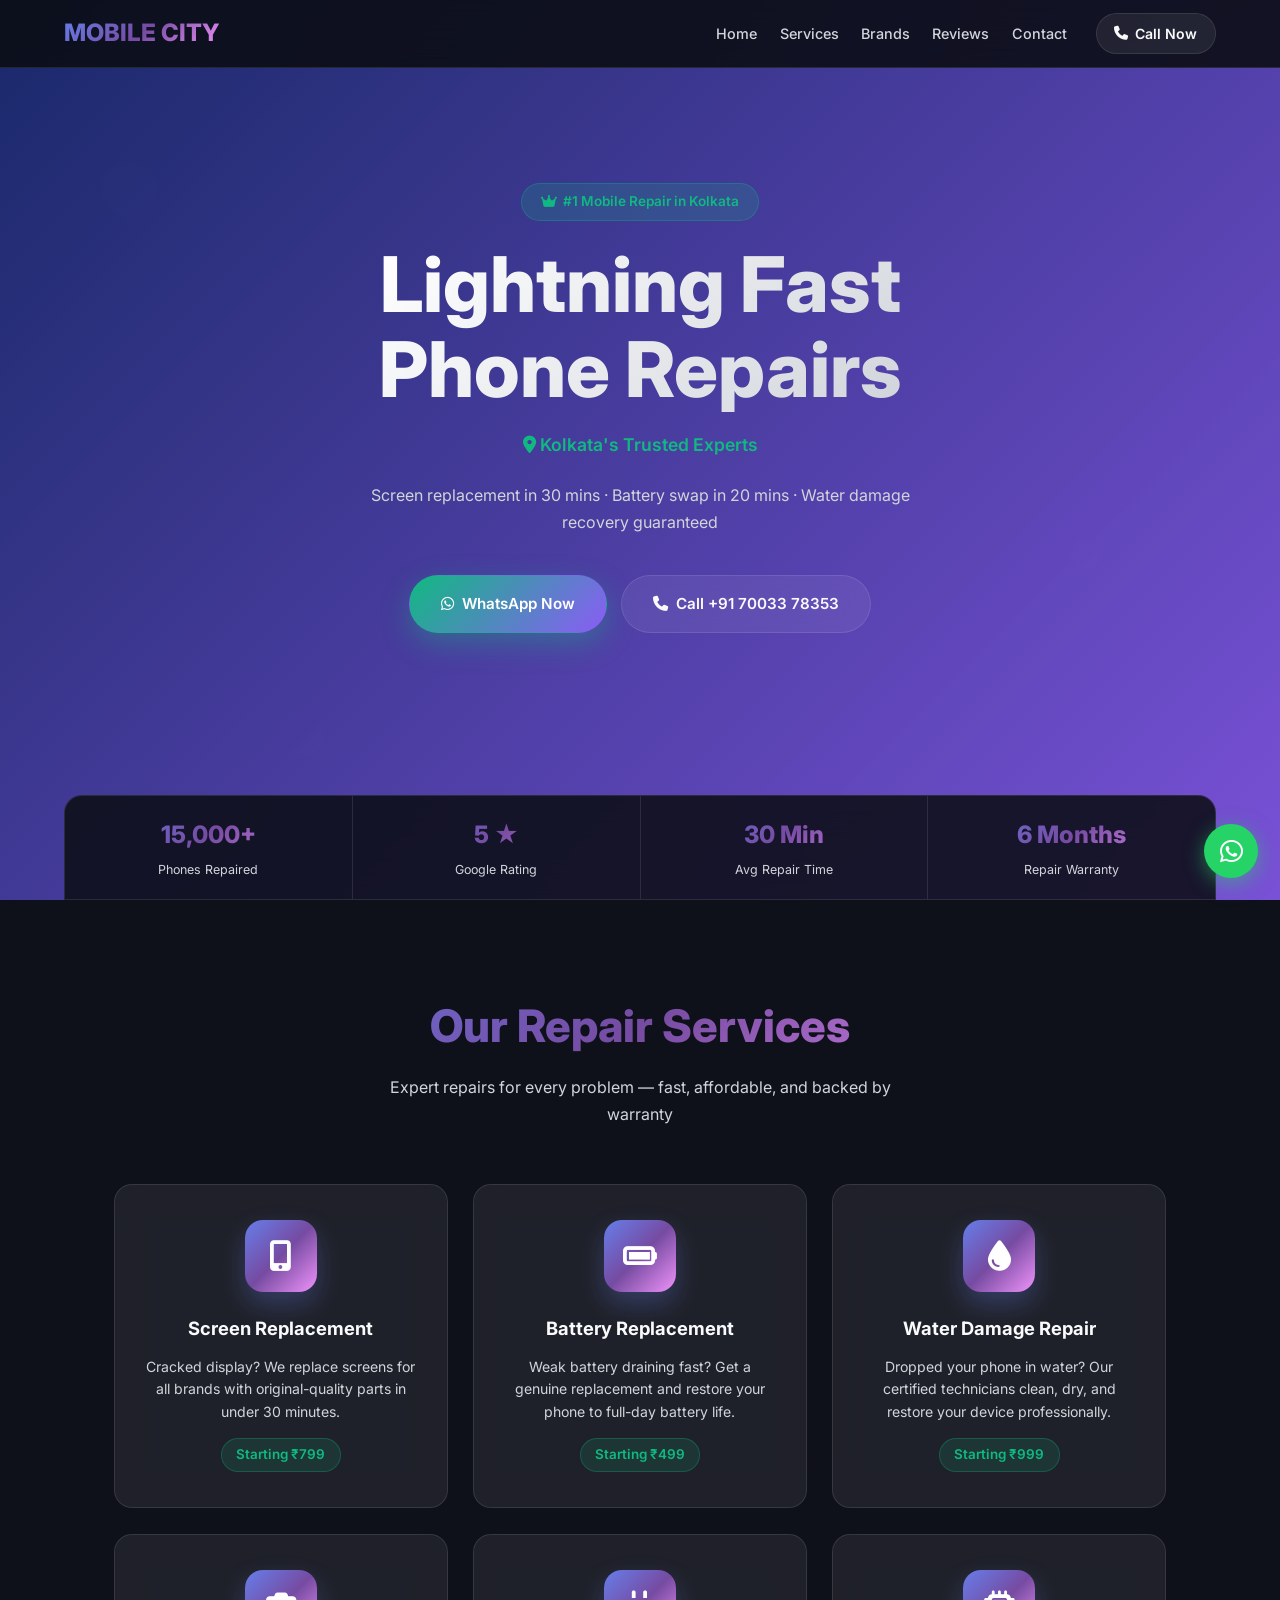
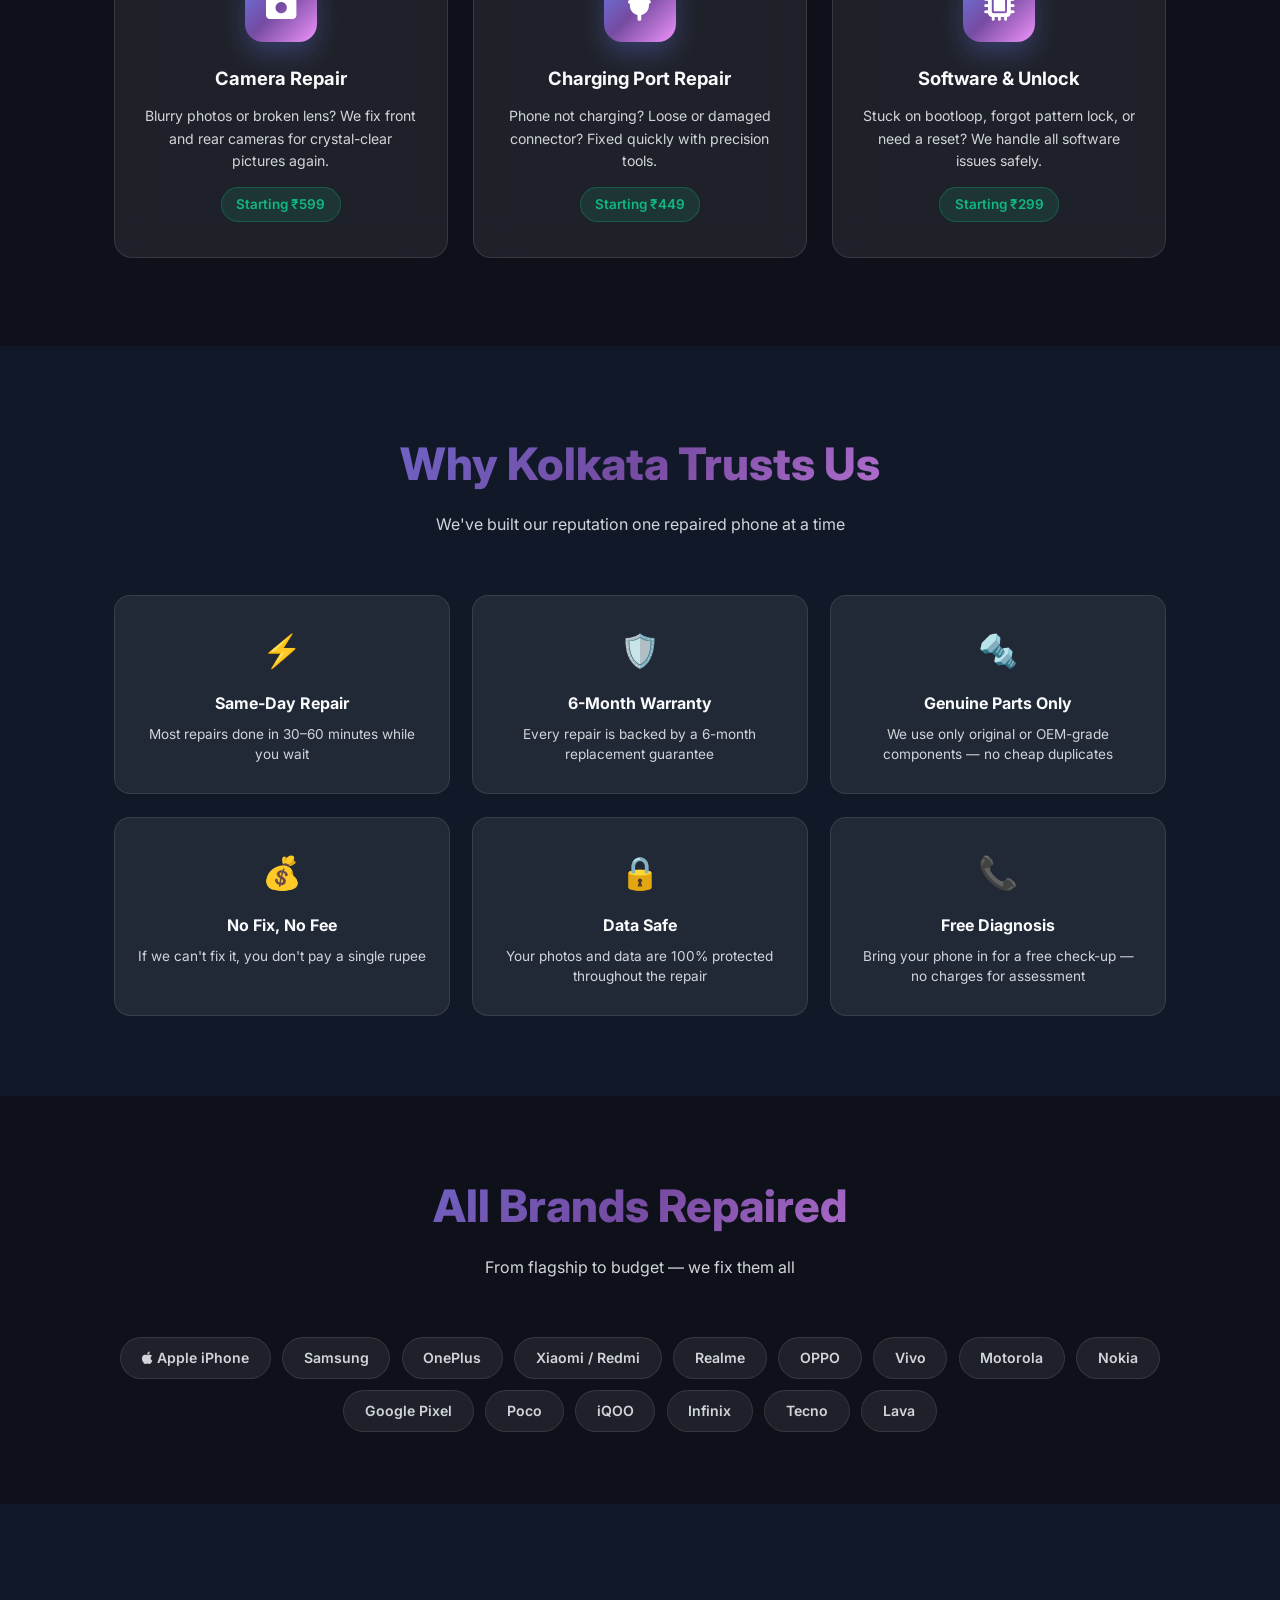
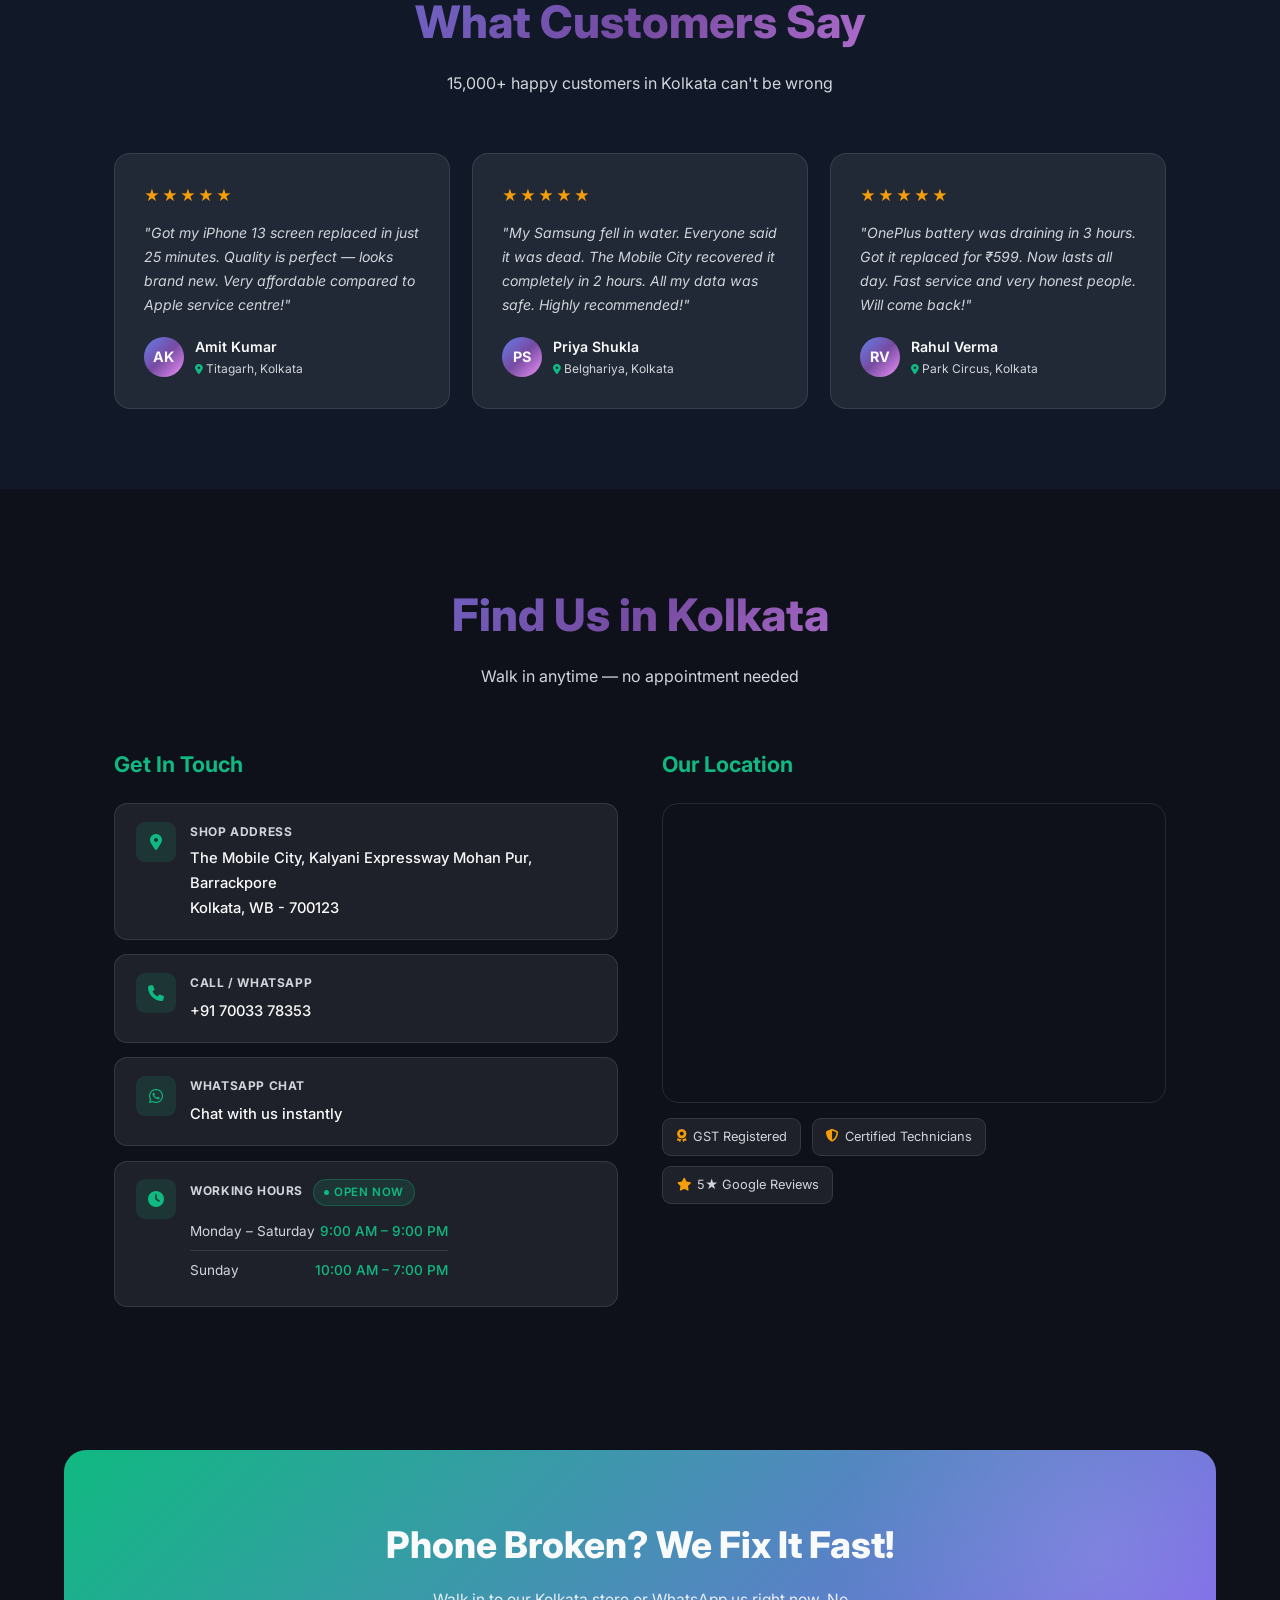
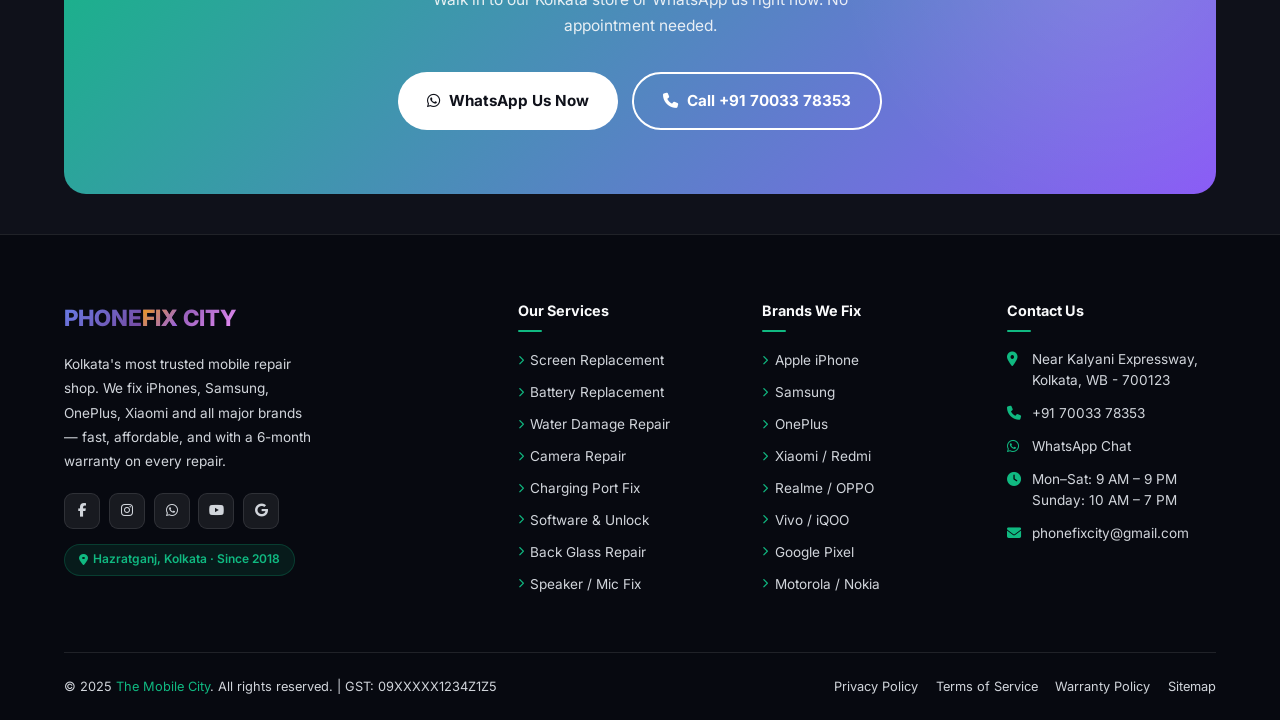
==== commit 02cd2820: "Update Index.html" ====
--- a/Index.html
+++ b/Index.html
@@ -1709,7 +1709,7 @@
 
             <div class="fc">
                 <h4>Contact Us</h4>
-                <div class="fci"><i class="fas fa-map-marker-alt"></i><span>Near Kalyani Expressway,<br>Kolkata, UP — 226001</span></div>
+                <div class="fci"><i class="fas fa-map-marker-alt"></i><span>Near Kalyani Expressway,<br>Kolkata, WB - 700123</span></div>
                 <div class="fci"><i class="fas fa-phone"></i><a href="tel:+917003378353">+91 70033 78353</a></div>
                 <div class="fci"><i class="fab fa-whatsapp"></i><a href="https://wa.me/917003378353">WhatsApp Chat</a></div>
                 <div class="fci"><i class="fas fa-clock"></i><span>Mon–Sat: 9 AM – 9 PM<br>Sunday: 10 AM – 7 PM</span></div>
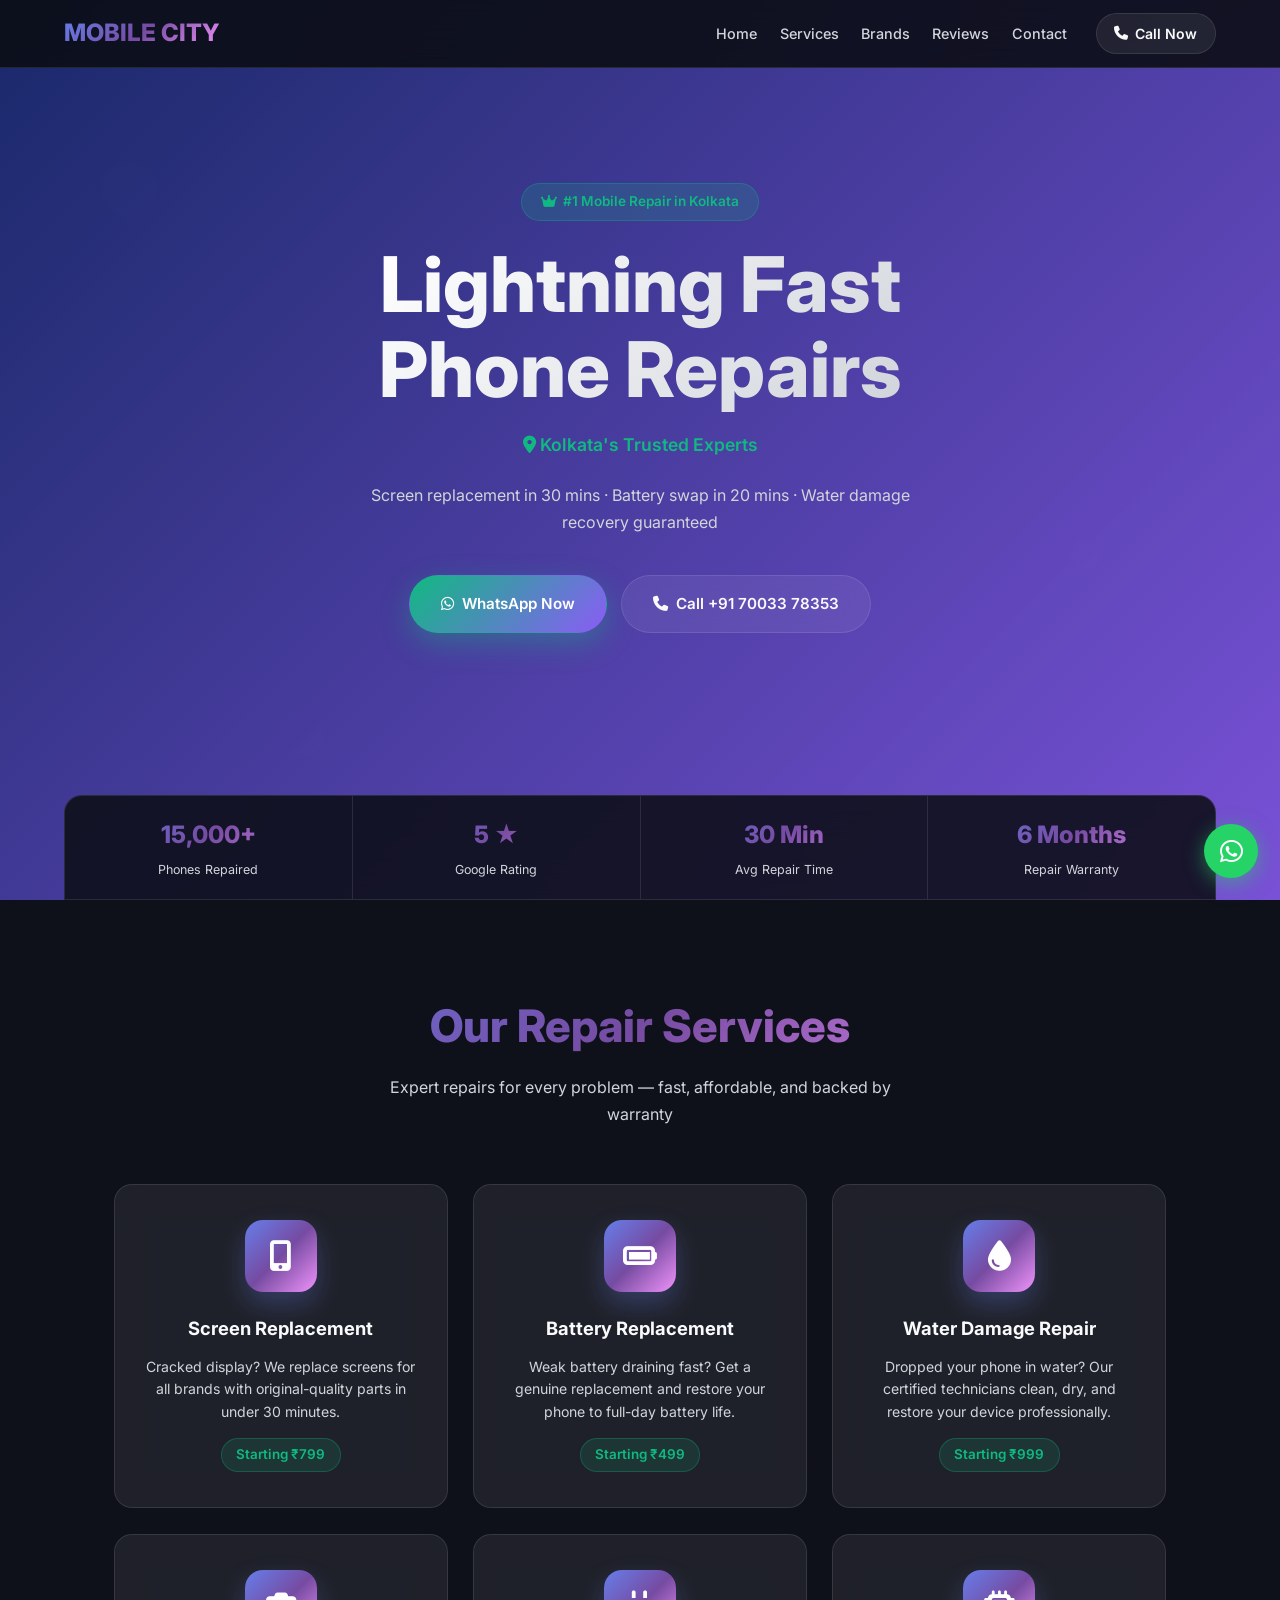
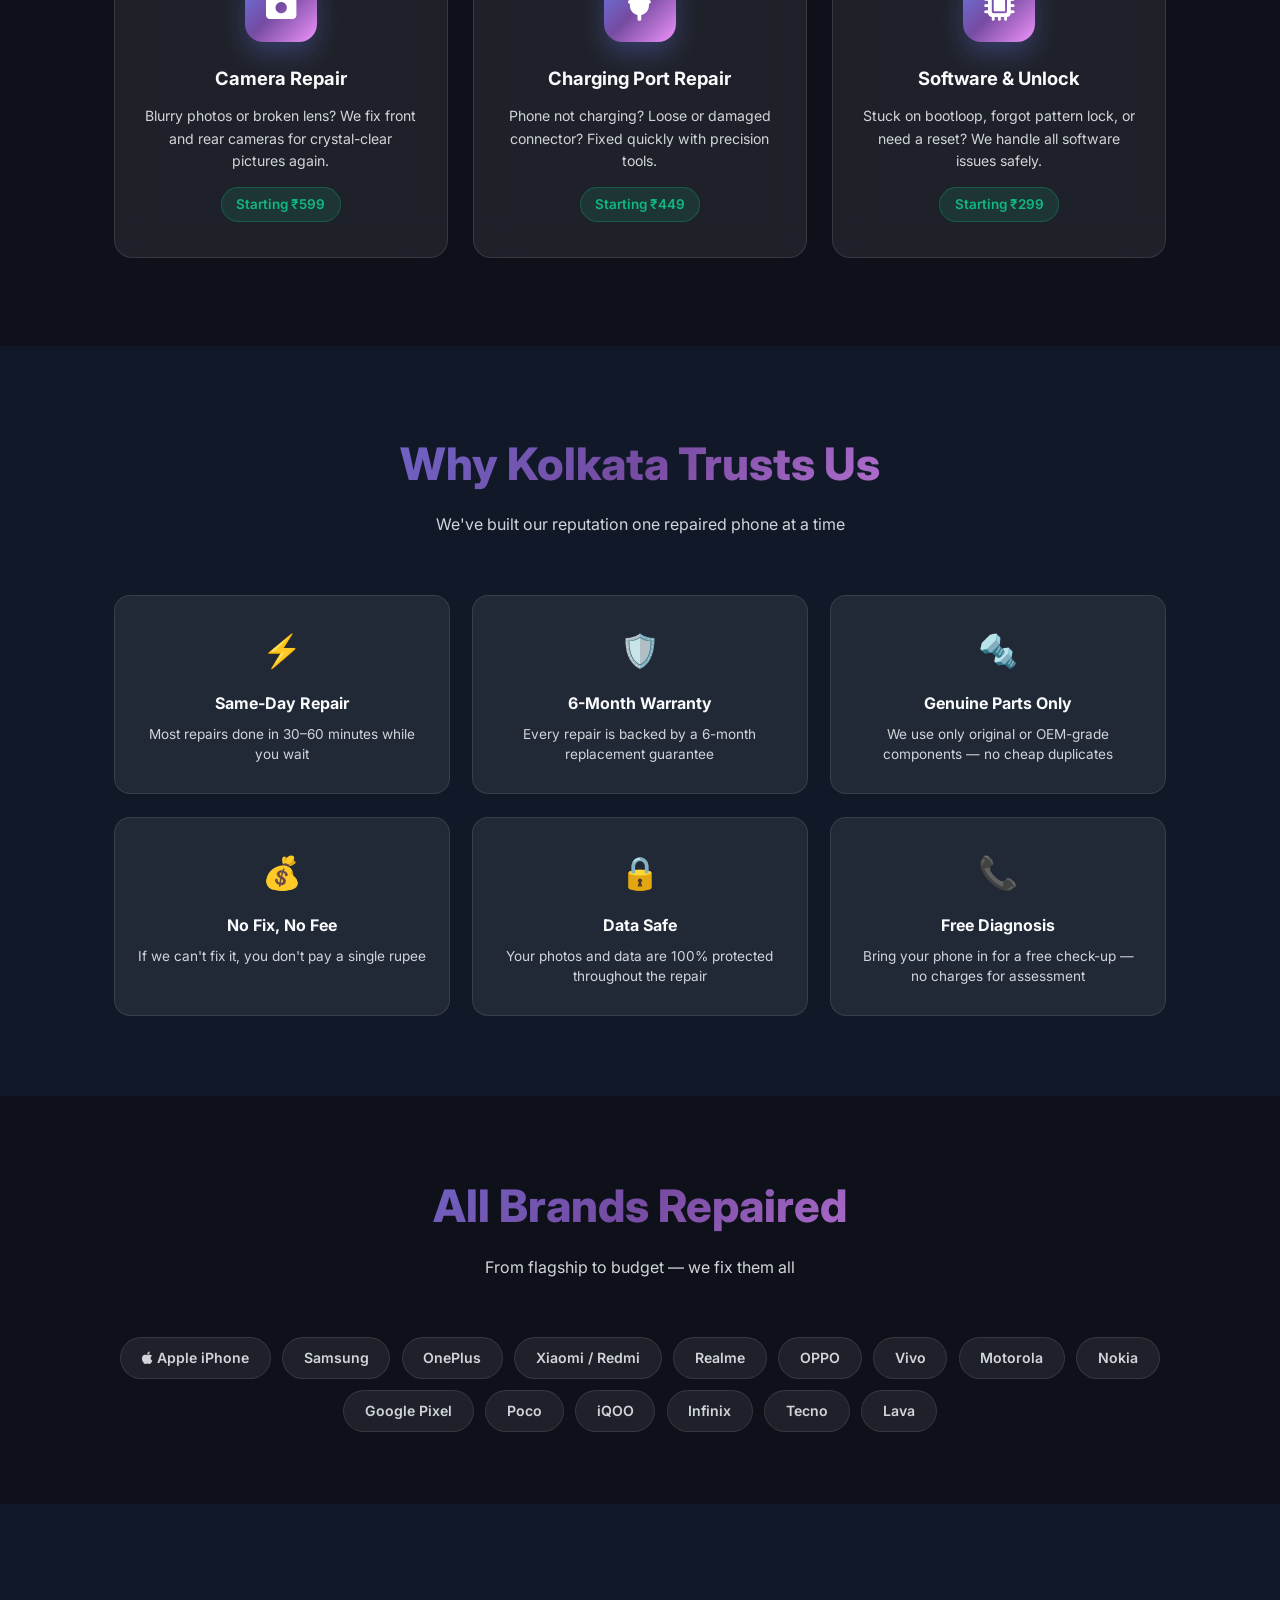
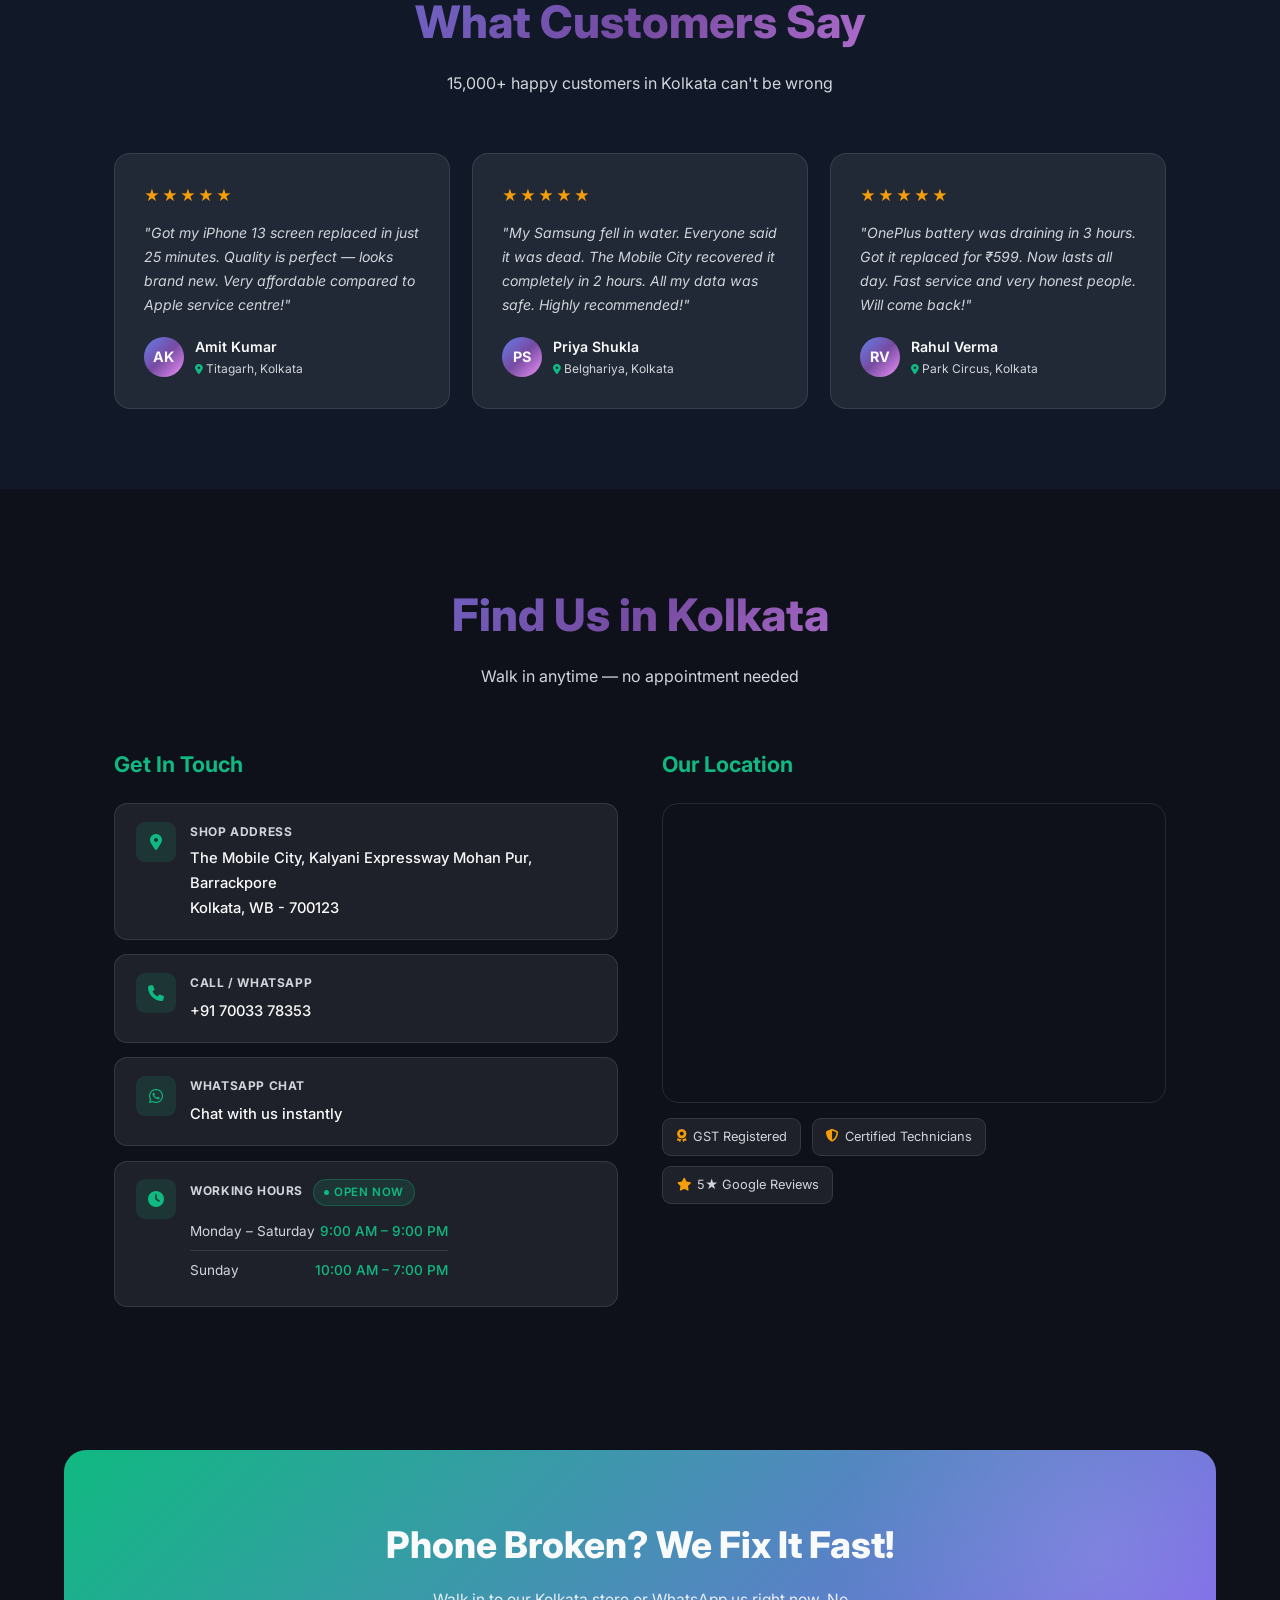
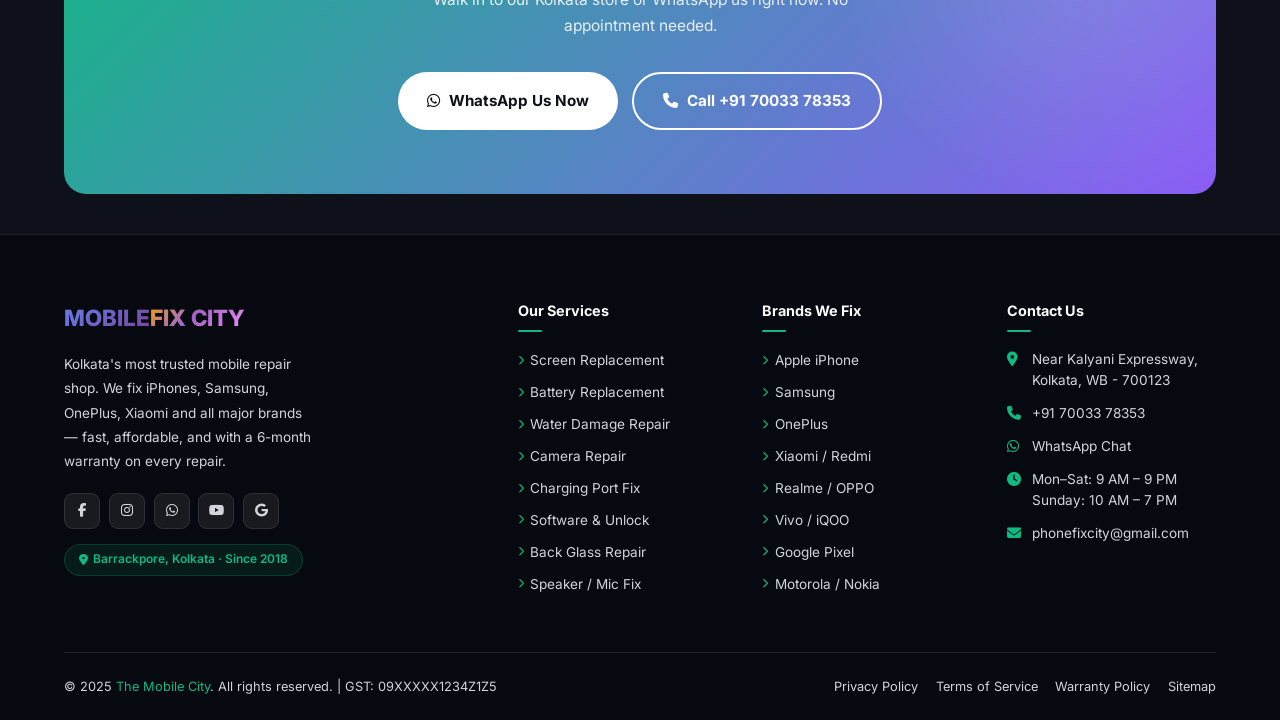
==== commit 30388c13: "Update Index.html" ====
--- a/Index.html
+++ b/Index.html
@@ -1667,7 +1667,7 @@
     <footer>
         <div class="fg">
             <div class="fb">
-                <span class="logo">PHONE<span>FIX</span> CITY</span>
+                <span class="logo">MOBILE<span>FIX</span> CITY</span>
                 <p>Kolkata's most trusted mobile repair shop. We fix iPhones, Samsung, OnePlus, Xiaomi and all major brands — fast, affordable, and with a 6-month warranty on every repair.</p>
                 <div class="sr">
                     <a href="#" class="sb"><i class="fab fa-facebook-f"></i></a>
@@ -1676,7 +1676,7 @@
                     <a href="#" class="sb"><i class="fab fa-youtube"></i></a>
                     <a href="#" class="sb"><i class="fab fa-google"></i></a>
                 </div>
-                <div class="since"><i class="fas fa-map-marker-alt"></i> Hazratganj, Kolkata · Since 2018</div>
+                <div class="since"><i class="fas fa-map-marker-alt"></i> Barrackpore, Kolkata · Since 2018</div>
             </div>
 
             <div class="fc">
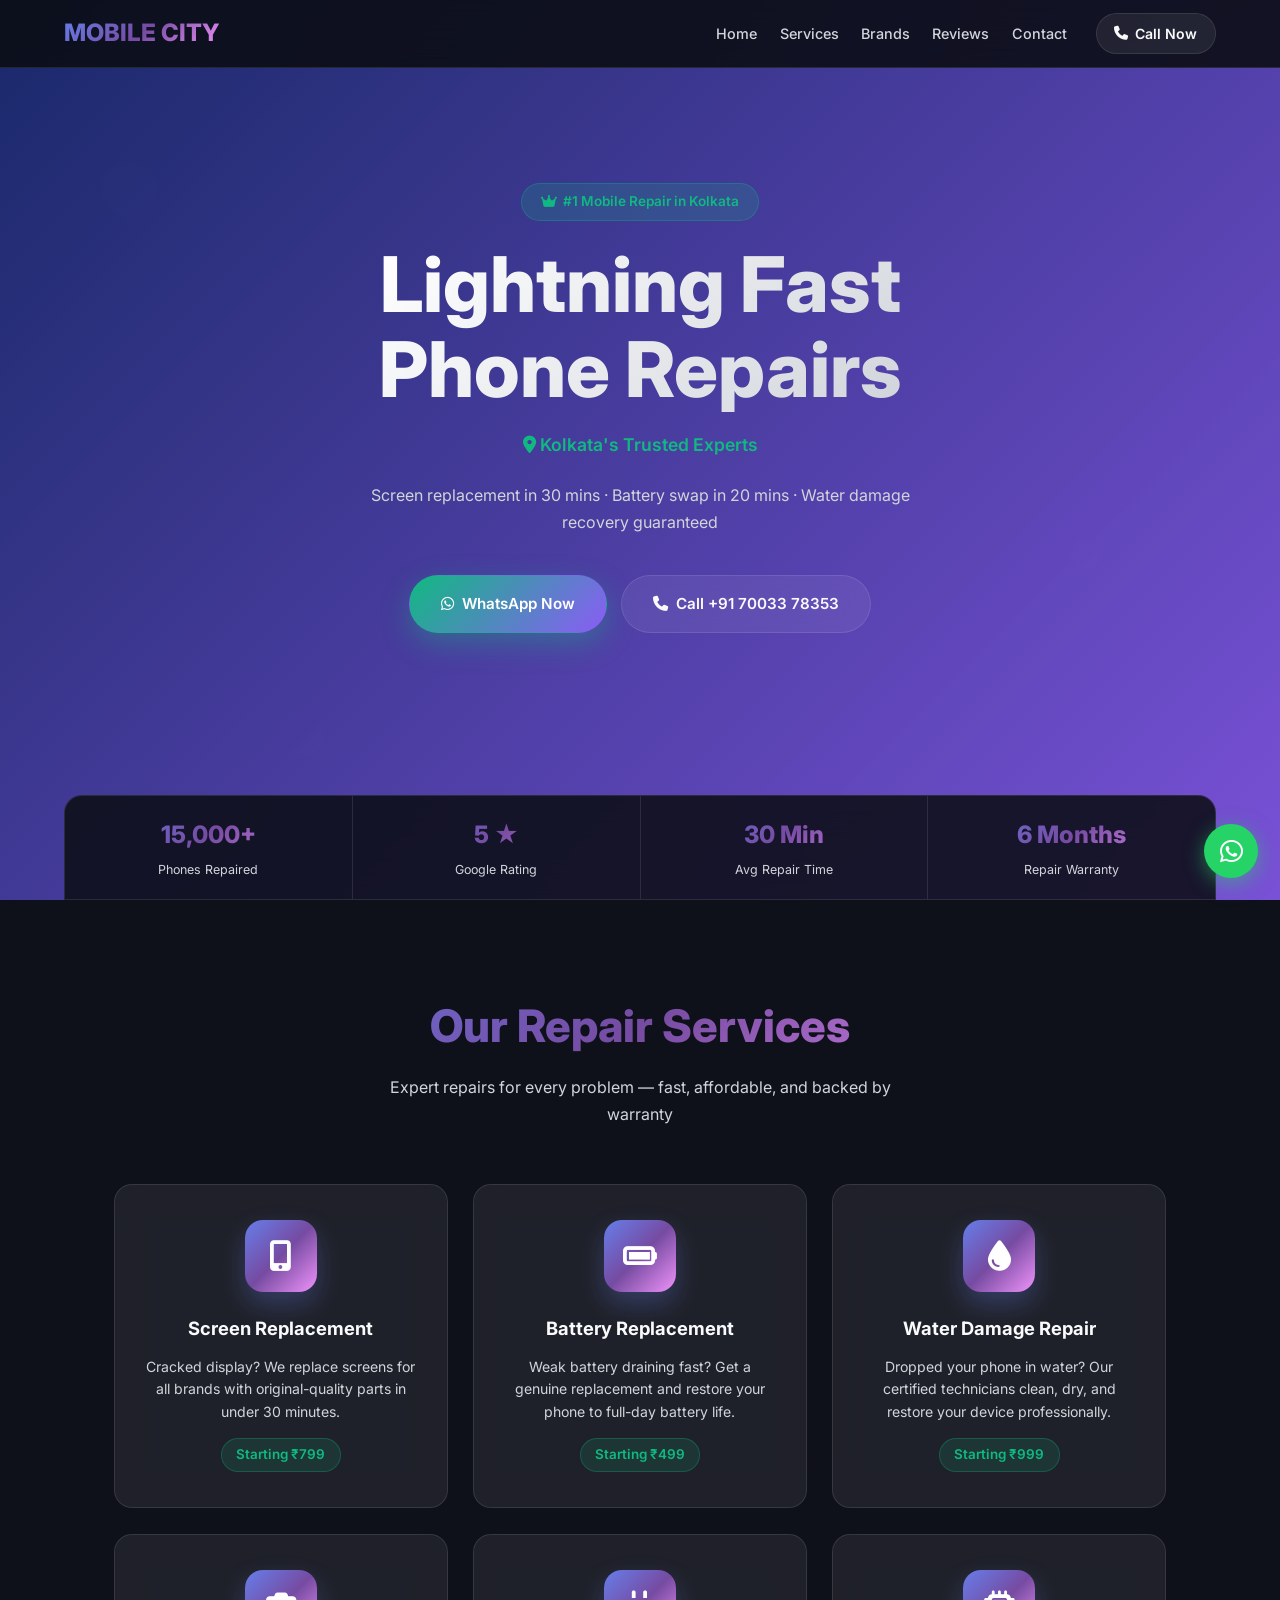
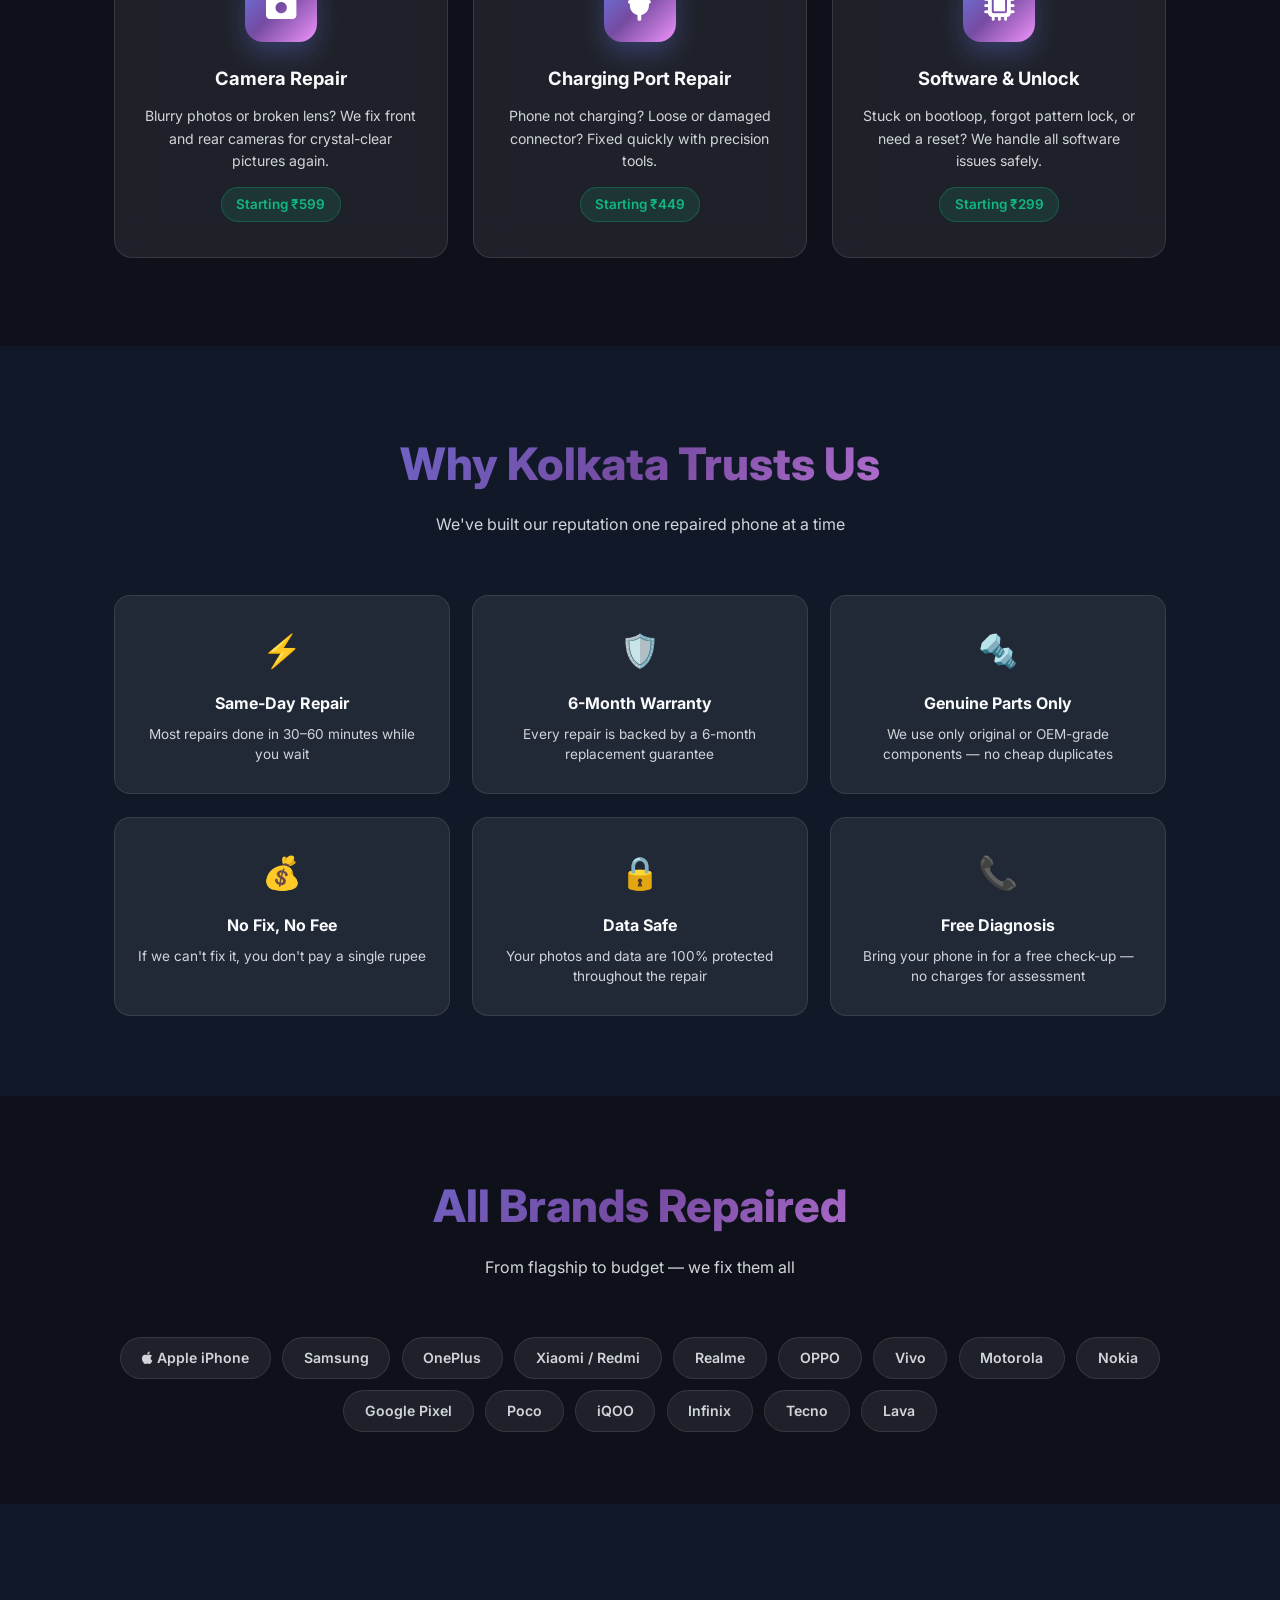
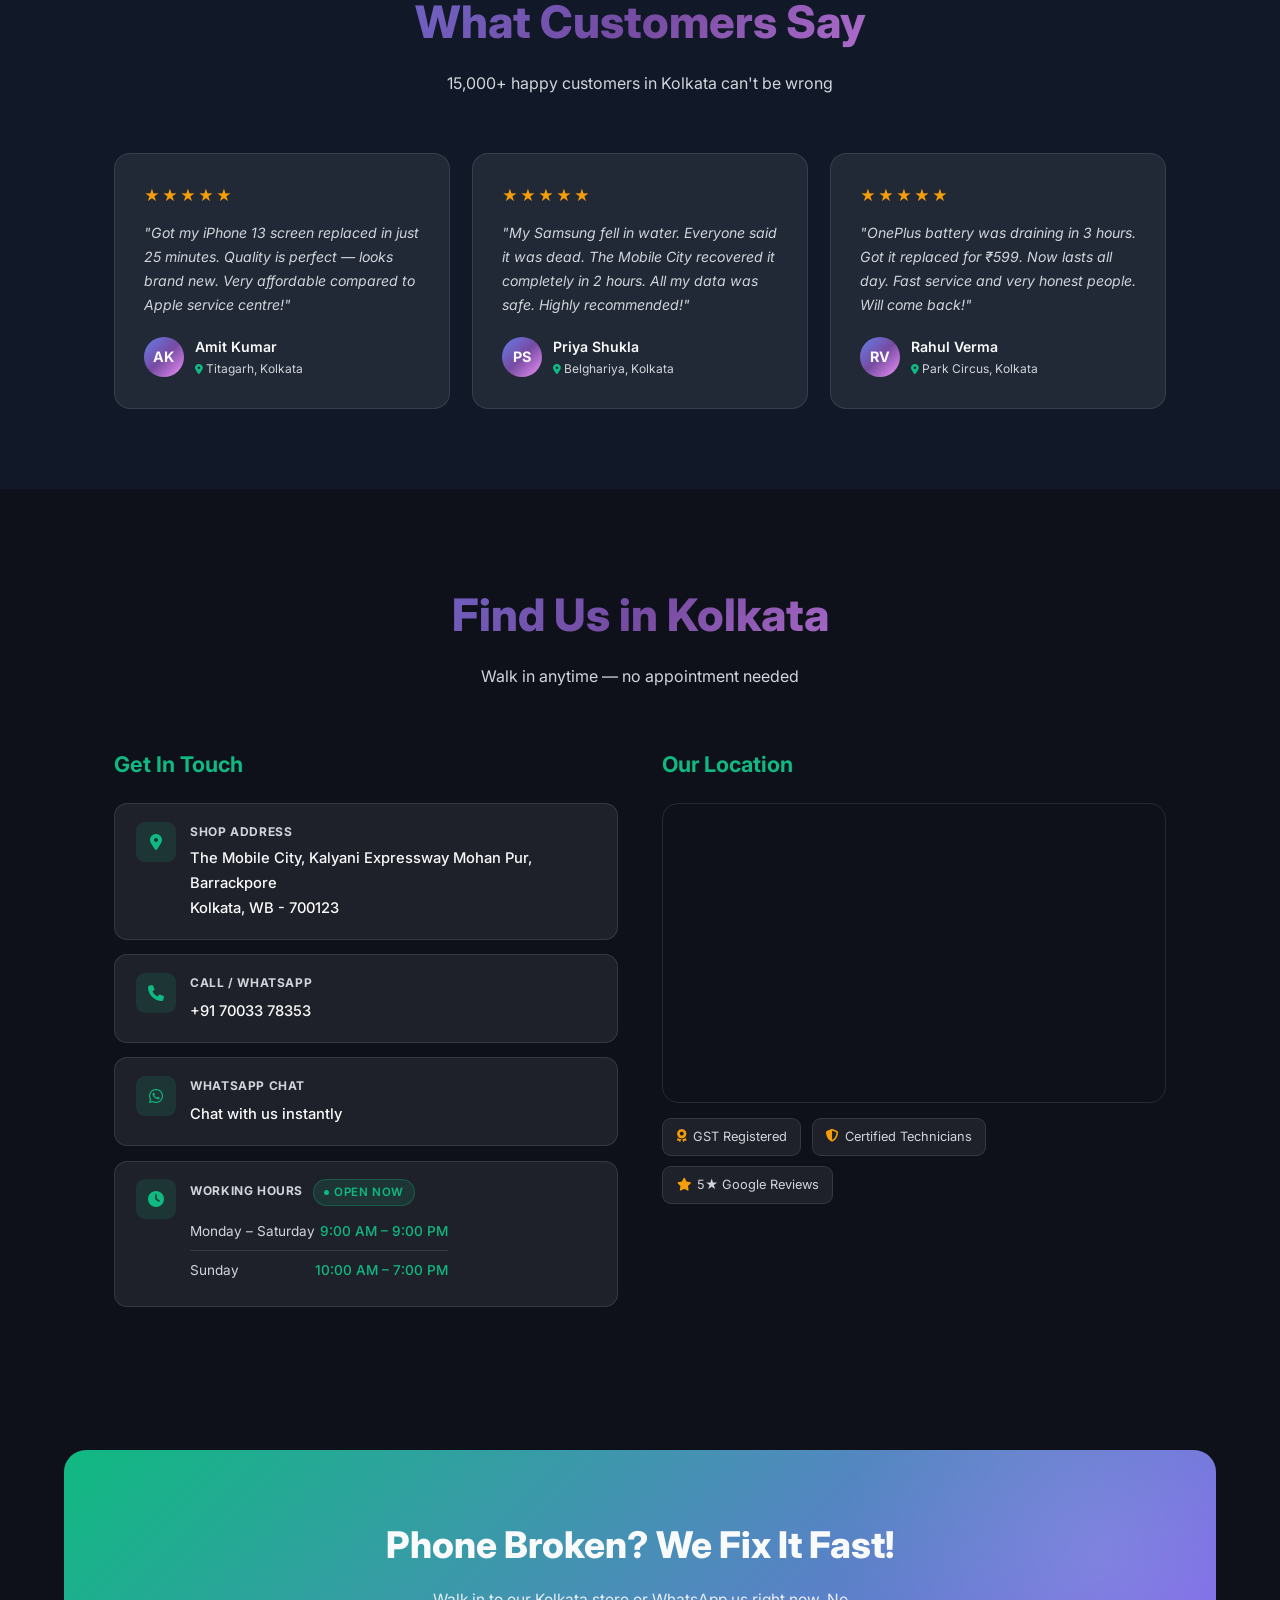
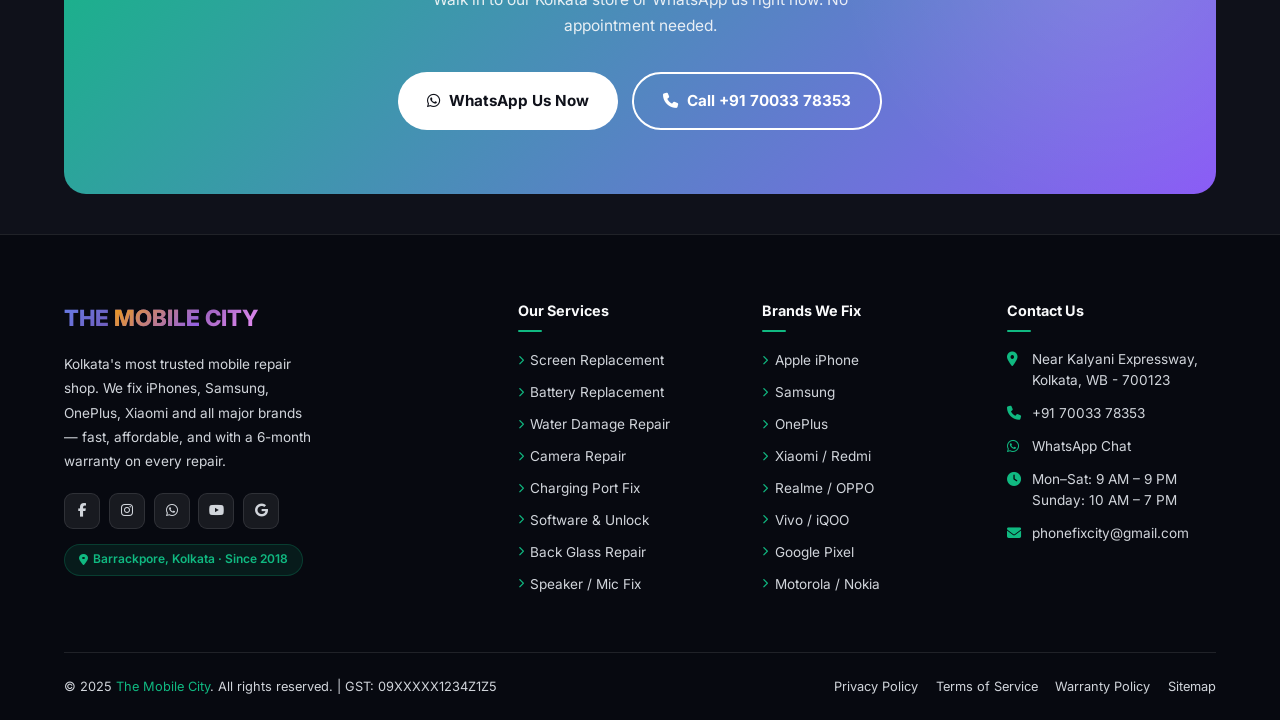
==== commit 2a0a40d6: "Update Index.html" ====
--- a/Index.html
+++ b/Index.html
@@ -1667,7 +1667,7 @@
     <footer>
         <div class="fg">
             <div class="fb">
-                <span class="logo">MOBILE<span>FIX</span> CITY</span>
+                <span class="logo">THE<span> MOBILE</span> CITY</span>
                 <p>Kolkata's most trusted mobile repair shop. We fix iPhones, Samsung, OnePlus, Xiaomi and all major brands — fast, affordable, and with a 6-month warranty on every repair.</p>
                 <div class="sr">
                     <a href="#" class="sb"><i class="fab fa-facebook-f"></i></a>
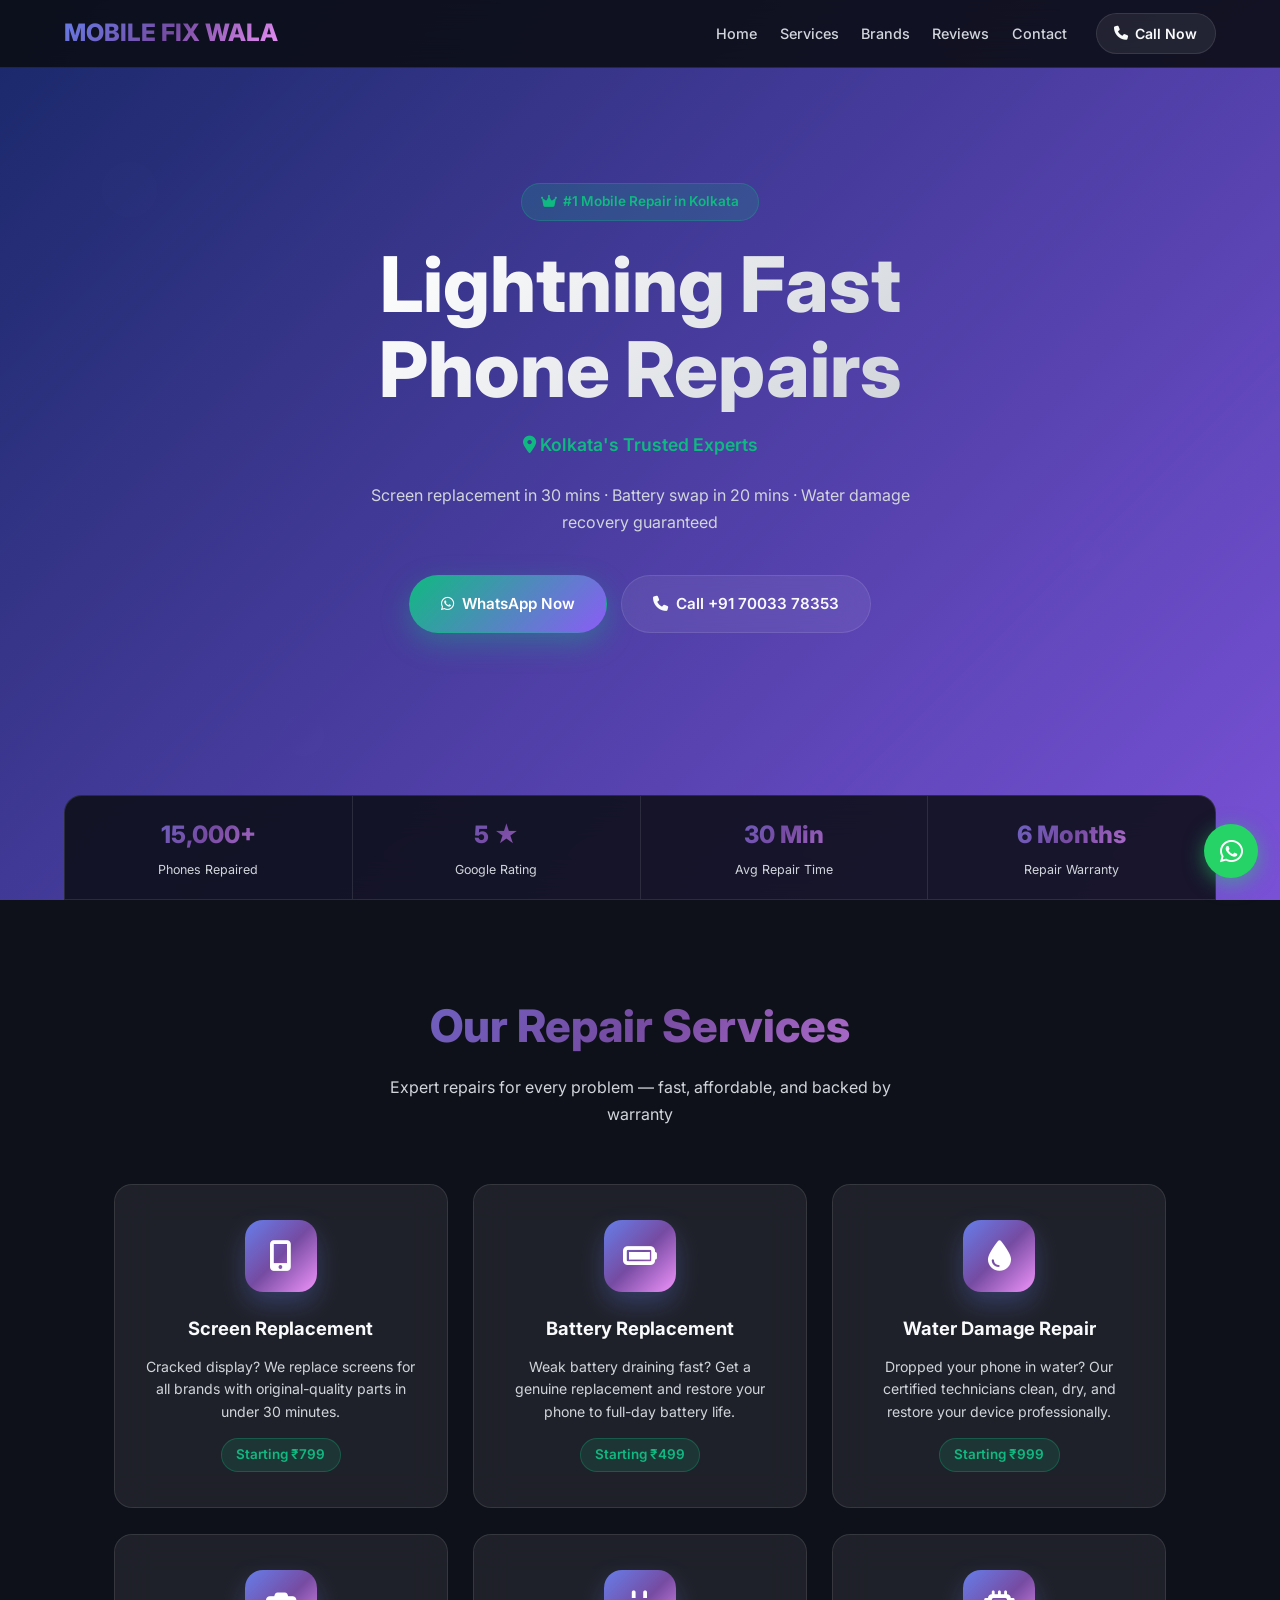
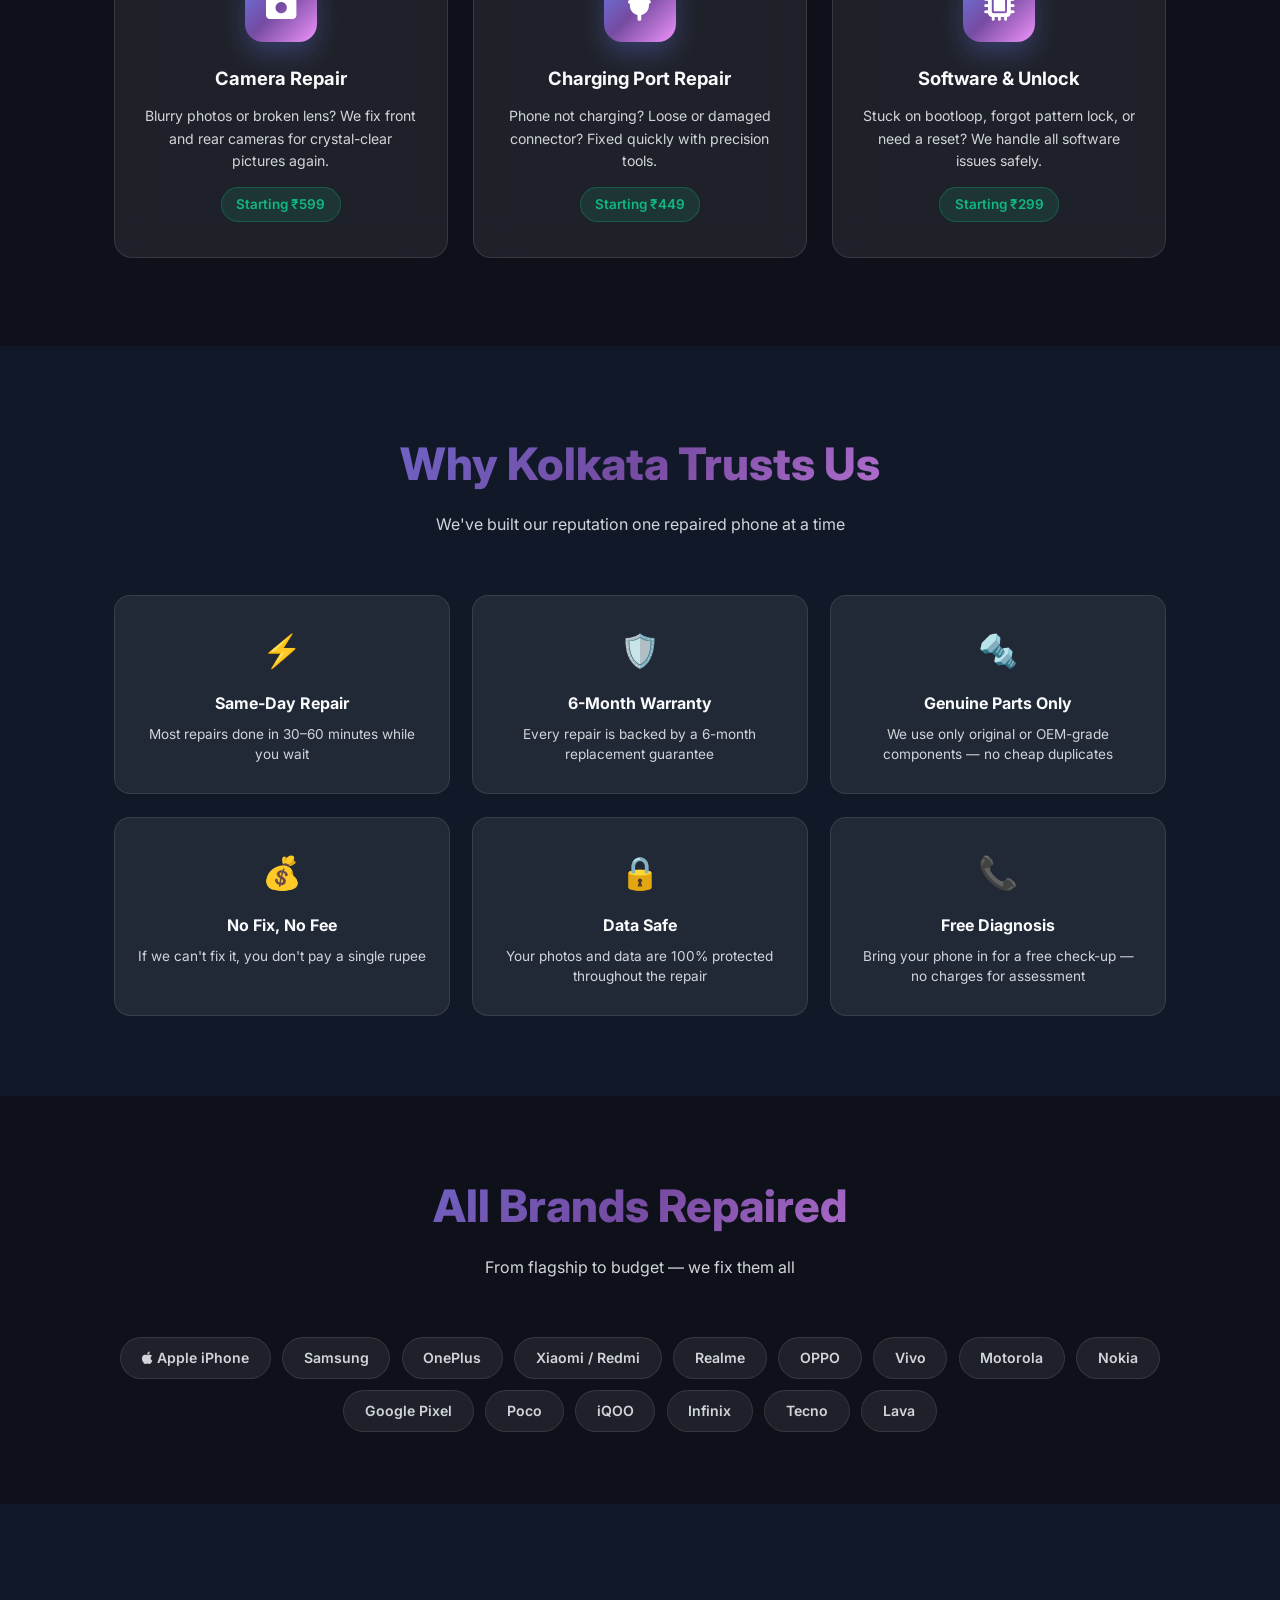
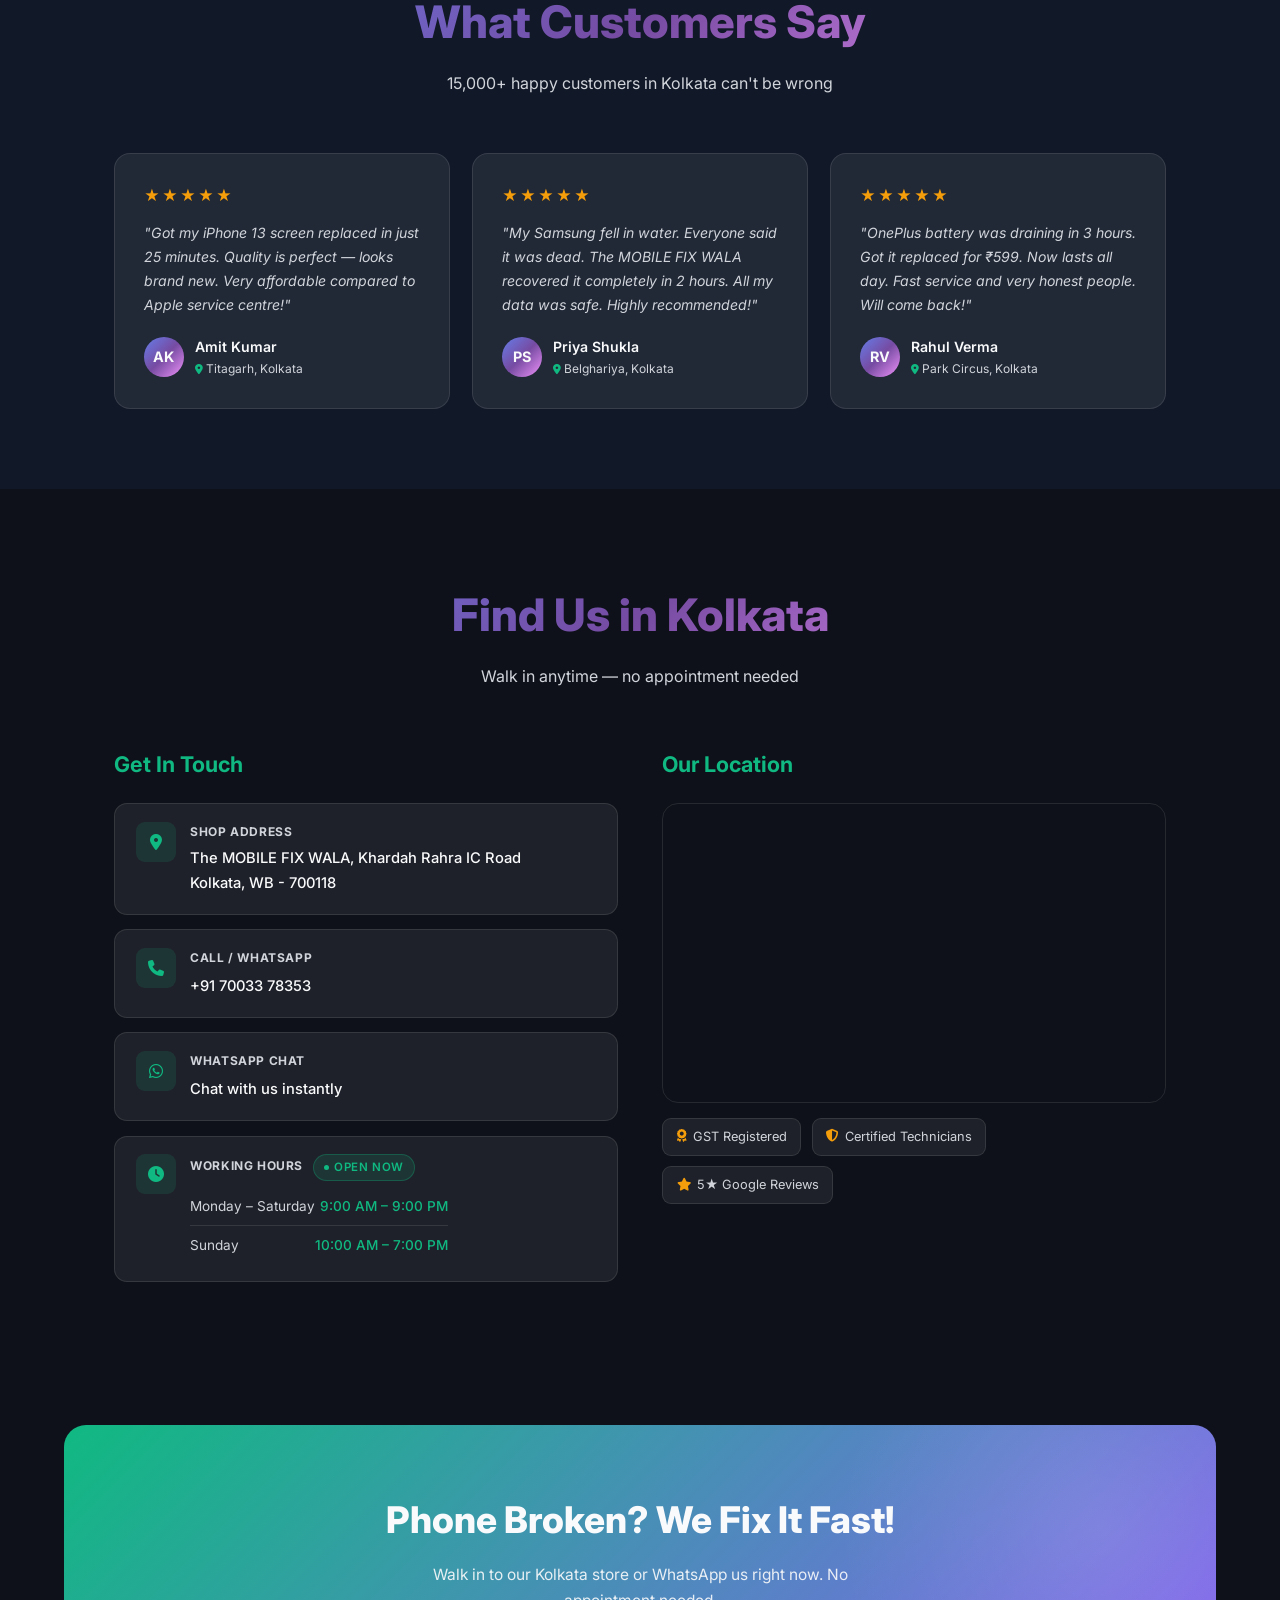
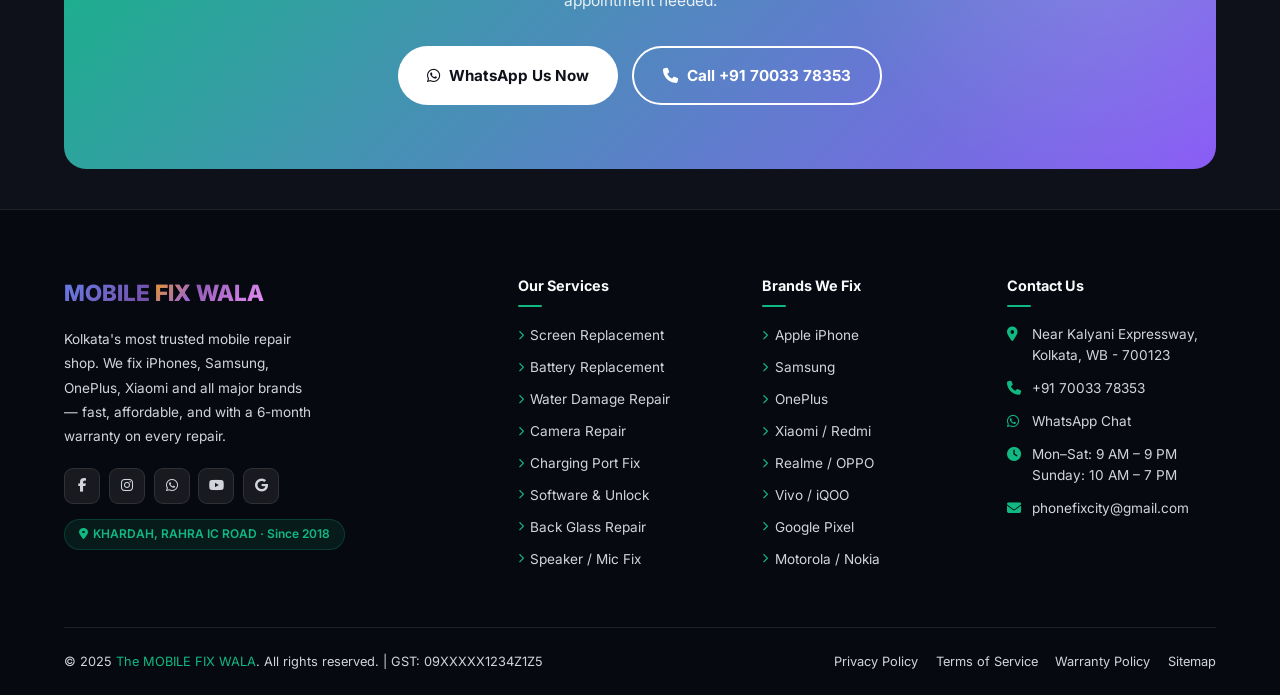
==== commit ca911184: "Update Index.html" ====
--- a/Index.html
+++ b/Index.html
@@ -4,7 +4,7 @@
 <head>
     <meta charset="UTF-8">
     <meta name="viewport" content="width=device-width, initial-scale=1.0">
-    <title>The Mobile City | #1 Mobile Repair in Kolkata</title>
+    <title>The MOBILE FIX WALA | #1 Mobile Repair in Kolkata</title>
     <link rel="stylesheet" href="https://cdnjs.cloudflare.com/ajax/libs/font-awesome/6.5.1/css/all.min.css">
     <link href="https://fonts.googleapis.com/css2?family=Inter:wght@300;400;500;600;700;800&family=Poppins:wght@400;500;600;700&display=swap" rel="stylesheet">
     <style>
@@ -1355,7 +1355,10 @@
                     z-index: 10;
                 }
                 .btn-p {
-                    margin-top: 1.2rem;
+                    margin-top: 4.2rem;
+                }
+                .hero-sub {
+                    display: none;
                 }
             }
         }
@@ -1379,7 +1382,7 @@
 
     <!-- ── HEADER ── -->
     <header>
-        <div class="logo">MOBILE CITY</div>
+        <div class="logo">MOBILE FIX WALA</div>
         <div class="nav-right">
             <nav>
                 <ul>
@@ -1568,7 +1571,7 @@
                 </div>
                 <div class="tc">
                     <div class="stars">★★★★★</div>
-                    <blockquote>"My Samsung fell in water. Everyone said it was dead. The Mobile City recovered it completely in 2 hours. All my data was safe. Highly recommended!"</blockquote>
+                    <blockquote>"My Samsung fell in water. Everyone said it was dead. The MOBILE FIX WALA recovered it completely in 2 hours. All my data was safe. Highly recommended!"</blockquote>
                     <div class="auth">
                         <div class="av">PS</div>
                         <div>
@@ -1606,7 +1609,7 @@
                         <div class="ic-ico"><i class="fas fa-map-marker-alt"></i></div>
                         <div class="ic-body">
                             <h5>Shop Address</h5>
-                            <p>The Mobile City, Kalyani Expressway Mohan Pur, Barrackpore<br>Kolkata, WB - 700123</p>
+                            <p>The MOBILE FIX WALA, Khardah Rahra IC Road<br>Kolkata, WB - 700118</p>
                         </div>
                     </div>
                     <div class="ic">
@@ -1641,7 +1644,7 @@
                     <h3 class="ct">Our Location</h3>
                     <div class="map-box">
                         <iframe src="https://www.google.com/maps/embed?pb=!1m18!1m12!1m3!1d29433.5102612747!2d88.33709478378293!3d22.758374300583082!2m3!1f0!2f0!3f0!3m2!1i1024!2i768!4f13.1!3m3!1m2!1s0x39f89a4d907adc0b%3A0xb22882a49eae9548!2sThe%20Mobile%20City!5e0!3m2!1sen!2sin!4v1775319451996!5m2!1sen!2sin"
-                            width="600" height="450" style="border:0;" allowfullscreen="" loading="lazy" referrerpolicy="no-referrer-when-downgrade"></iframe>" allowfullscreen loading="lazy" title="The Mobile City Location"></iframe>
+                            width="600" height="450" style="border:0;" allowfullscreen="" loading="lazy" referrerpolicy="no-referrer-when-downgrade"></iframe>" allowfullscreen loading="lazy" title="The MOBILE FIX WALA Location"></iframe>
                     </div>
                     <div class="cert-row">
                         <div class="cb"><i class="fas fa-award"></i> GST Registered</div>
@@ -1667,7 +1670,7 @@
     <footer>
         <div class="fg">
             <div class="fb">
-                <span class="logo">THE<span> MOBILE</span> CITY</span>
+                <span class="logo">MOBILE<span> FIX</span> WALA</span>
                 <p>Kolkata's most trusted mobile repair shop. We fix iPhones, Samsung, OnePlus, Xiaomi and all major brands — fast, affordable, and with a 6-month warranty on every repair.</p>
                 <div class="sr">
                     <a href="#" class="sb"><i class="fab fa-facebook-f"></i></a>
@@ -1676,7 +1679,7 @@
                     <a href="#" class="sb"><i class="fab fa-youtube"></i></a>
                     <a href="#" class="sb"><i class="fab fa-google"></i></a>
                 </div>
-                <div class="since"><i class="fas fa-map-marker-alt"></i> Barrackpore, Kolkata · Since 2018</div>
+                <div class="since"><i class="fas fa-map-marker-alt"></i> KHARDAH, RAHRA IC ROAD · Since 2018</div>
             </div>
 
             <div class="fc">
@@ -1718,7 +1721,7 @@
         </div>
 
         <div class="fbot">
-            <p>© 2025 <a href="#">The Mobile City</a>. All rights reserved. | GST: 09XXXXX1234Z1Z5</p>
+            <p>© 2025 <a href="#">The MOBILE FIX WALA</a>. All rights reserved. | GST: 09XXXXX1234Z1Z5</p>
             <div class="fl">
                 <a href="#">Privacy Policy</a>
                 <a href="#">Terms of Service</a>
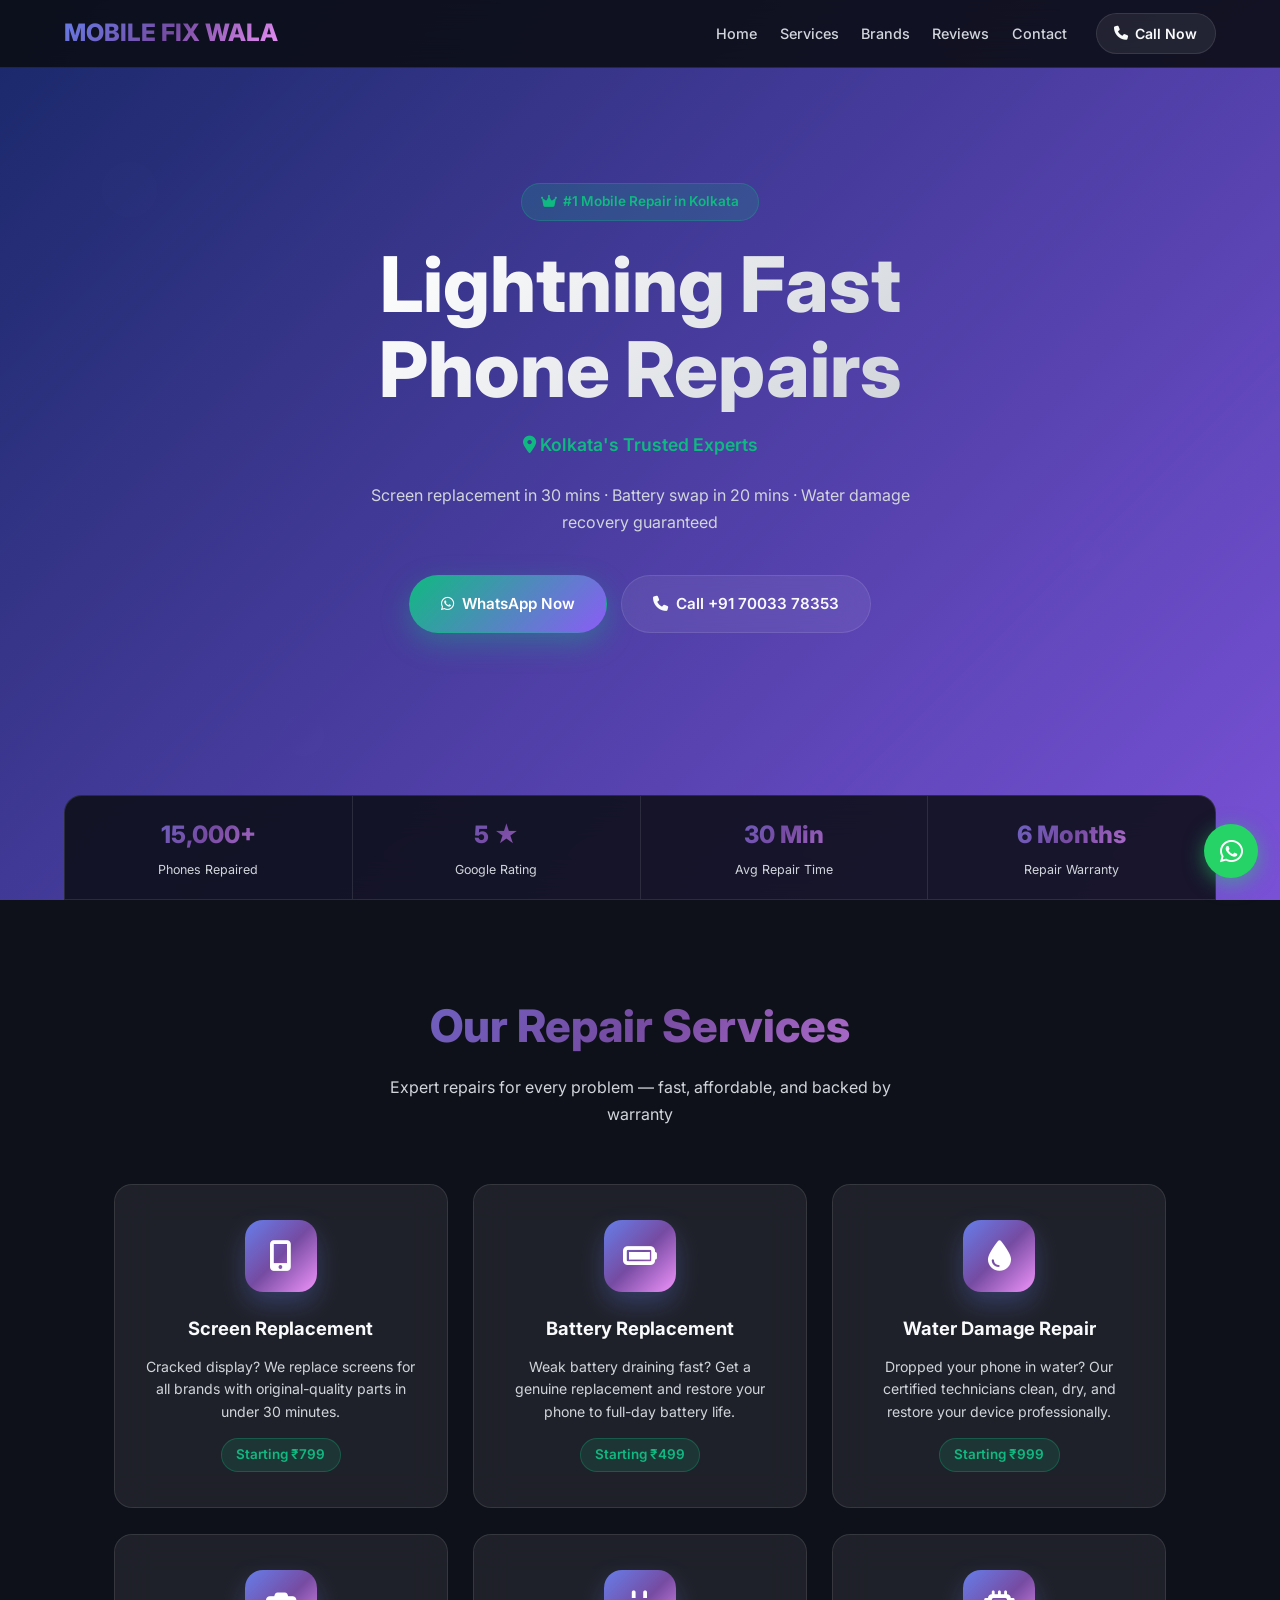
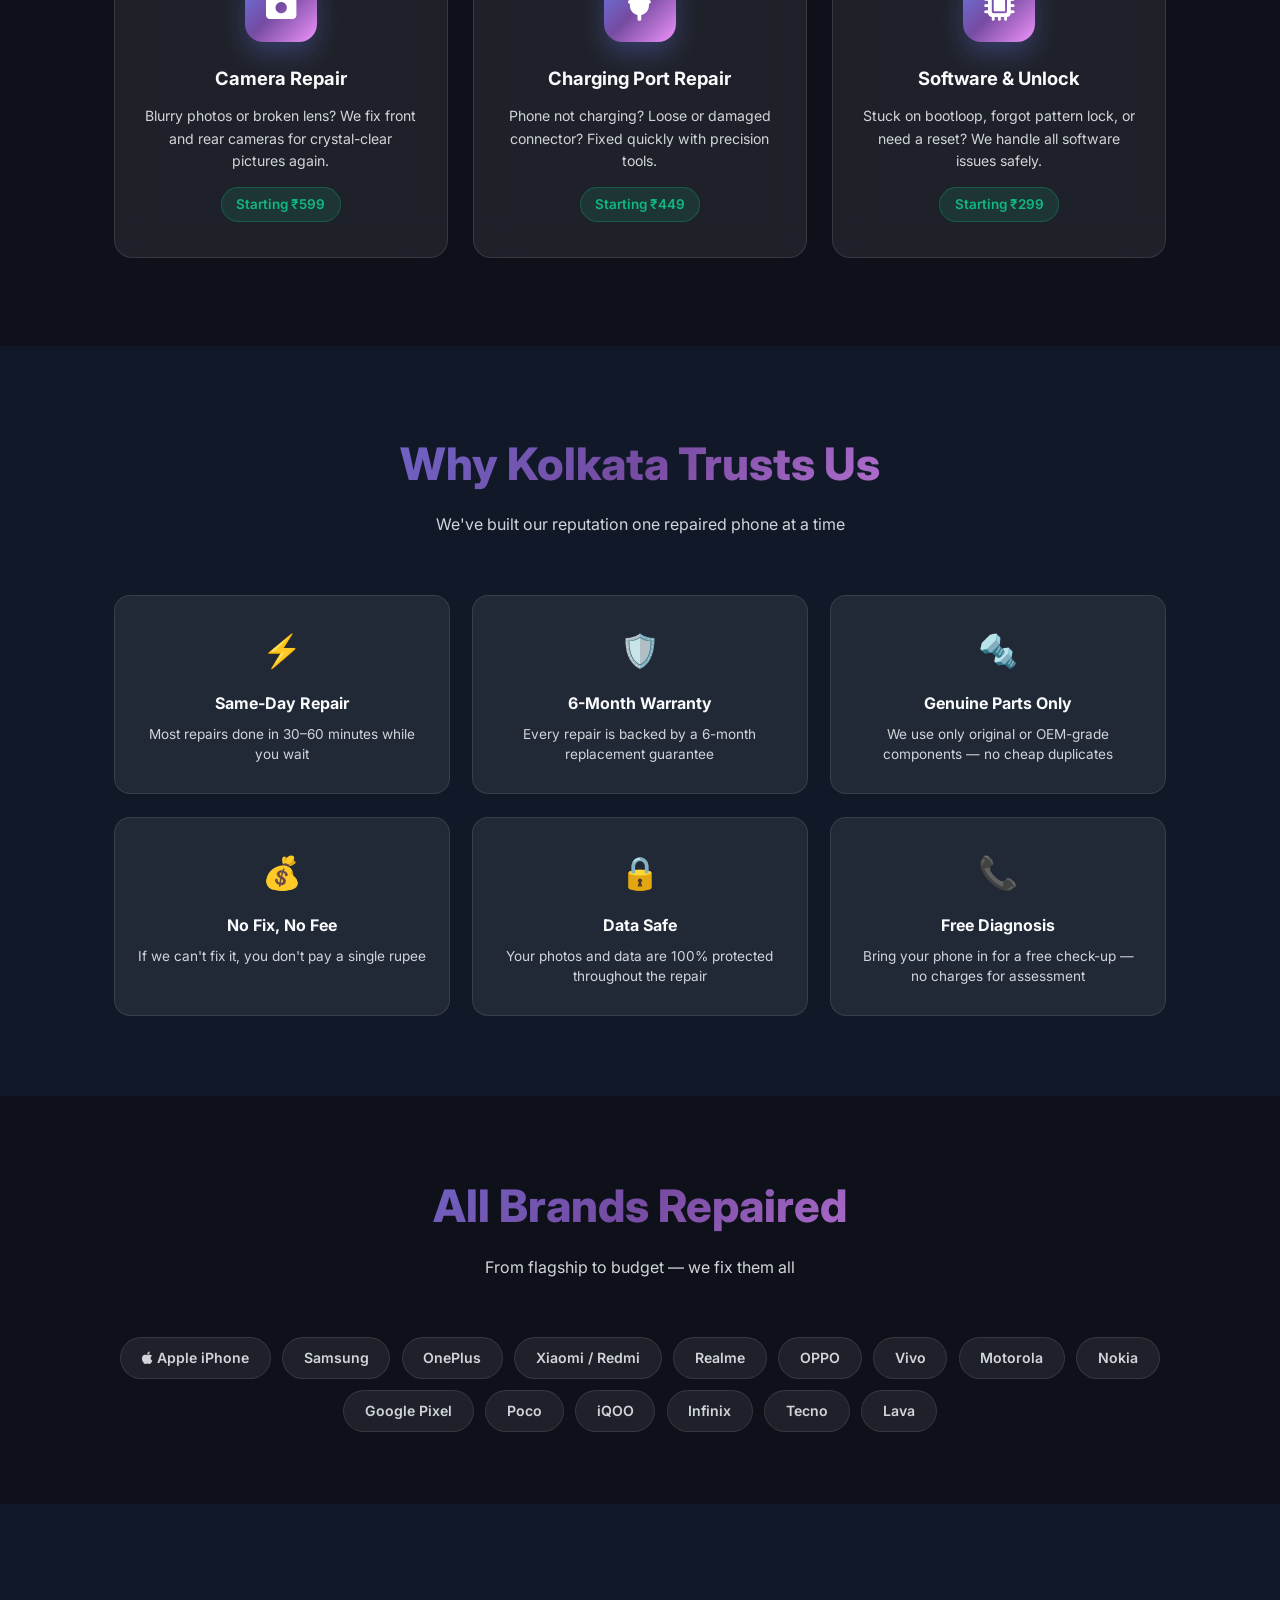
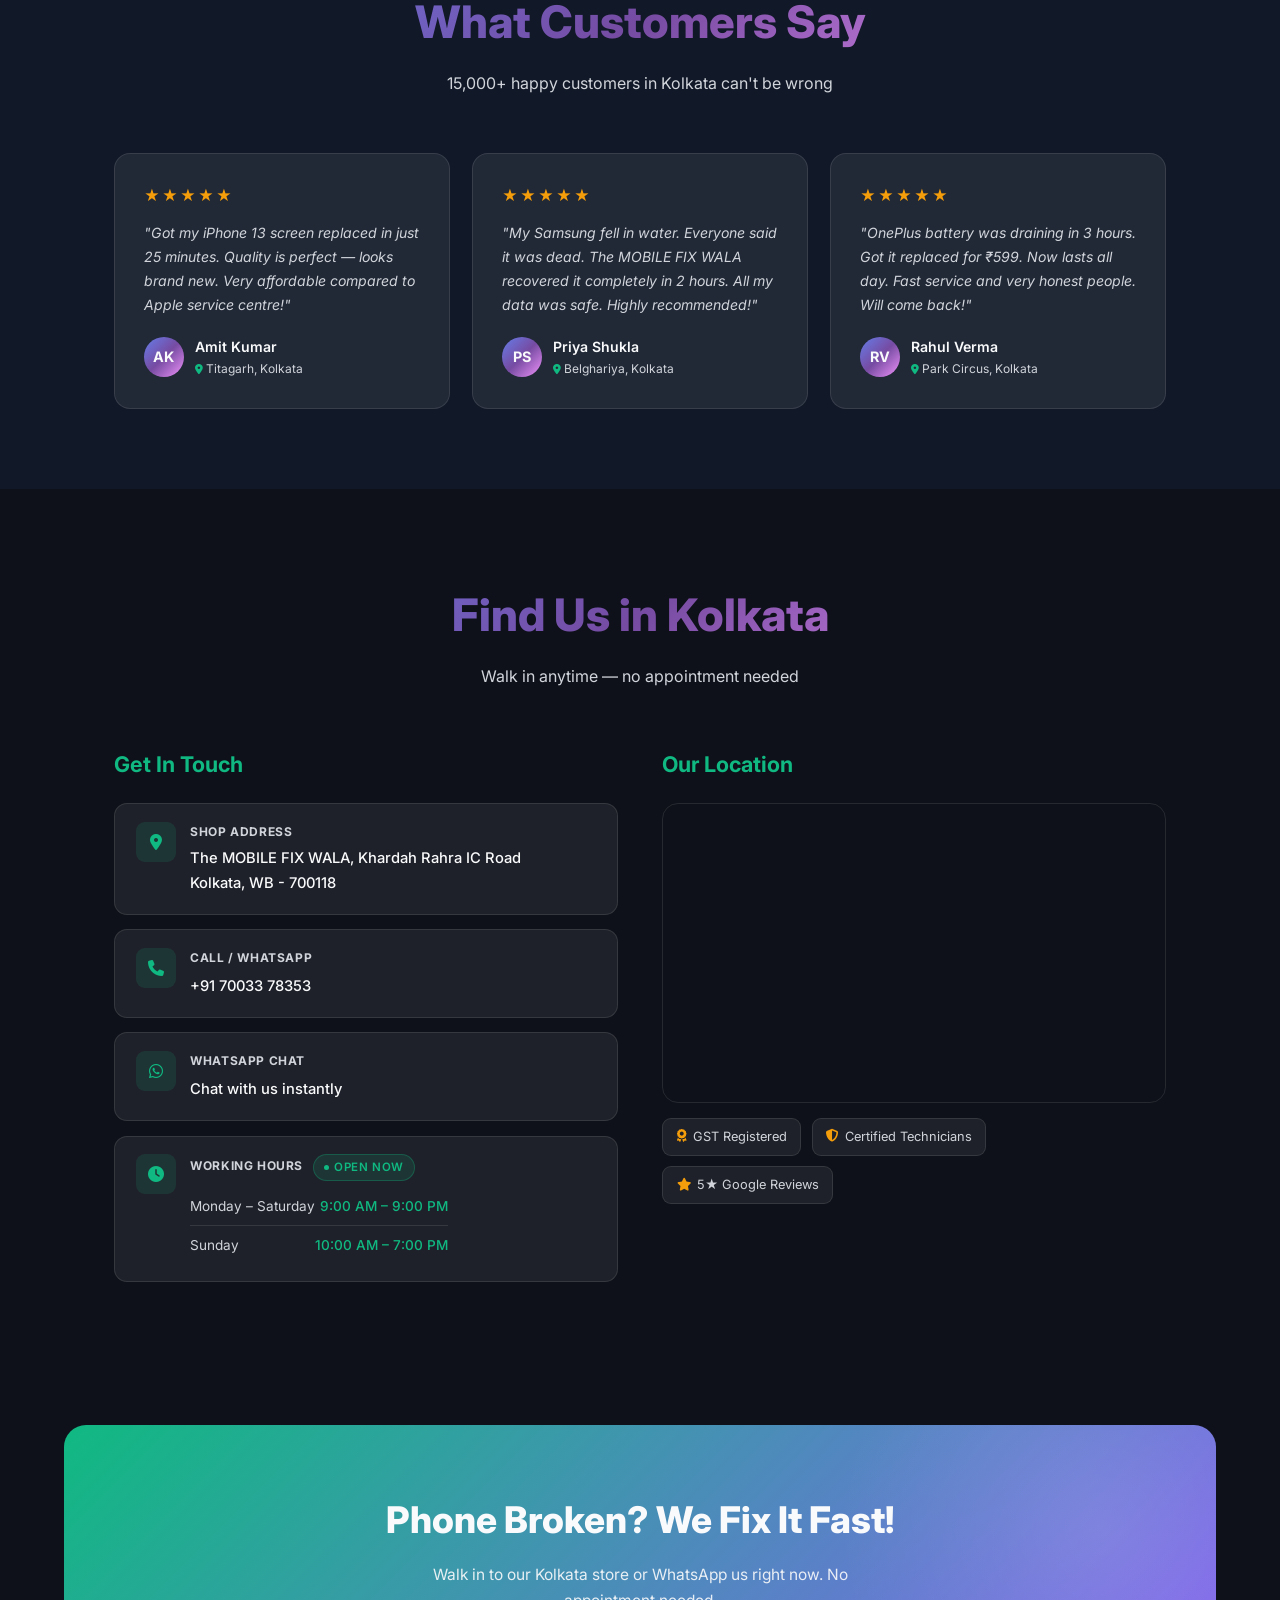
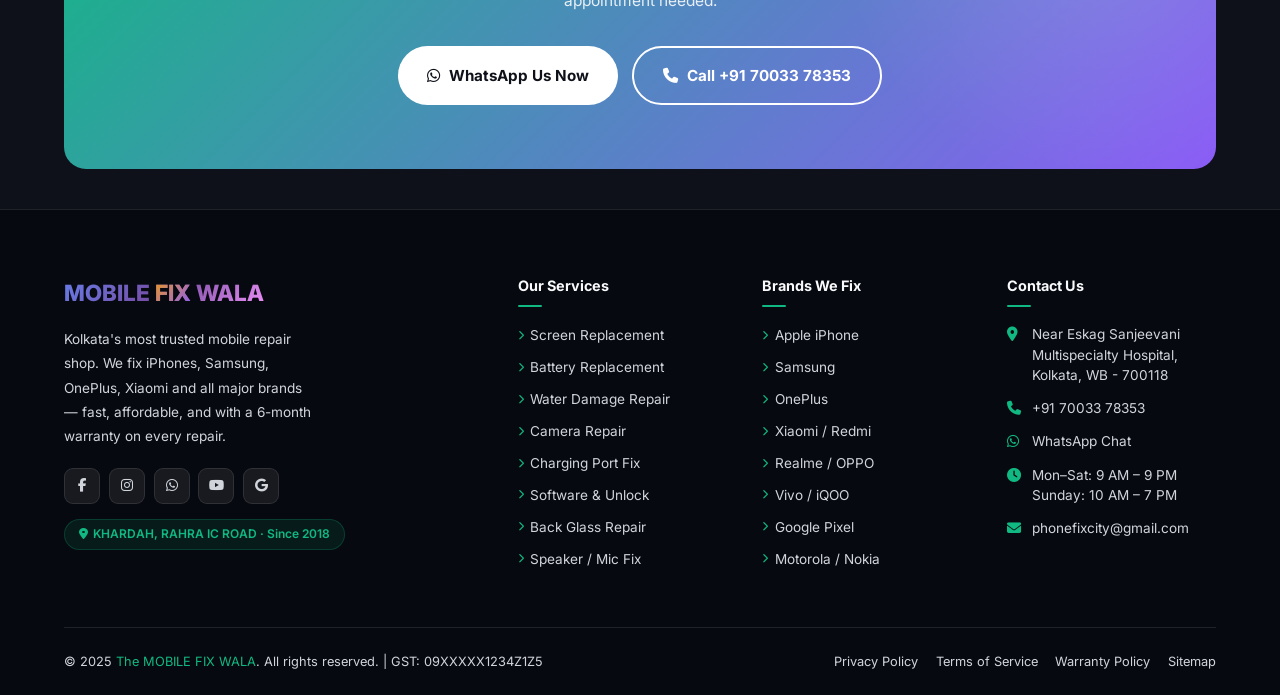
==== commit 774516cd: "Update Index.html" ====
--- a/Index.html
+++ b/Index.html
@@ -1643,13 +1643,13 @@
                 <div>
                     <h3 class="ct">Our Location</h3>
                     <div class="map-box">
-                        <iframe src="https://www.google.com/maps/embed?pb=!1m18!1m12!1m3!1d29433.5102612747!2d88.33709478378293!3d22.758374300583082!2m3!1f0!2f0!3f0!3m2!1i1024!2i768!4f13.1!3m3!1m2!1s0x39f89a4d907adc0b%3A0xb22882a49eae9548!2sThe%20Mobile%20City!5e0!3m2!1sen!2sin!4v1775319451996!5m2!1sen!2sin"
-                            width="600" height="450" style="border:0;" allowfullscreen="" loading="lazy" referrerpolicy="no-referrer-when-downgrade"></iframe>" allowfullscreen loading="lazy" title="The MOBILE FIX WALA Location"></iframe>
+                        <iframe src="https://www.google.com/maps/embed?pb=!1m17!1m12!1m3!1d3680.1225002729398!2d88.3796375753049!3d22.723687779384363!2m3!1f0!2f0!3f0!3m2!1i1024!2i768!4f13.1!3m2!1m1!2zMjLCsDQzJzI1LjMiTiA4OMKwMjInNTYuMCJF!5e0!3m2!1sen!2sin!4v1776264036828!5m2!1sen!2sin"
+                            width="600" height="450" style="border:0;" allowfullscreen="" loading="lazy" referrerpolicy="no-referrer-when-downgrade " allowfullscreen loading="lazy" title="The MOBILE FIX WALA Location"></iframe>
                     </div>
-                    <div class="cert-row">
-                        <div class="cb"><i class="fas fa-award"></i> GST Registered</div>
-                        <div class="cb"><i class="fas fa-shield-halved"></i> Certified Technicians</div>
-                        <div class="cb"><i class="fas fa-star"></i> 5★ Google Reviews</div>
+                    <div class="cert-row ">
+                        <div class="cb "><i class="fas fa-award "></i> GST Registered</div>
+                        <div class="cb "><i class="fas fa-shield-halved "></i> Certified Technicians</div>
+                        <div class="cb "><i class="fas fa-star "></i> 5★ Google Reviews</div>
                     </div>
                 </div>
             </div>
@@ -1657,76 +1657,77 @@
     </section>
 
     <!-- ── CTA ── -->
-    <div class="cta sec">
+    <div class="cta sec ">
         <h2>Phone Broken? We Fix It Fast!</h2>
         <p>Walk in to our Kolkata store or WhatsApp us right now. No appointment needed.</p>
-        <div class="cta-btns">
-            <a href="https://wa.me/917003378353" class="bw"><i class="fab fa-whatsapp"></i> WhatsApp Us Now</a>
-            <a href="tel:+917003378353" class="bow"><i class="fas fa-phone"></i> Call +91 70033 78353</a>
+        <div class="cta-btns ">
+            <a href="https://wa.me/917003378353 " class="bw "><i class="fab fa-whatsapp "></i> WhatsApp Us Now</a>
+            <a href="tel:+917003378353 " class="bow "><i class="fas fa-phone "></i> Call +91 70033 78353</a>
         </div>
     </div>
 
     <!-- ── FOOTER ── -->
     <footer>
-        <div class="fg">
-            <div class="fb">
-                <span class="logo">MOBILE<span> FIX</span> WALA</span>
+        <div class="fg ">
+            <div class="fb ">
+                <span class="logo ">MOBILE<span> FIX</span> WALA</span>
                 <p>Kolkata's most trusted mobile repair shop. We fix iPhones, Samsung, OnePlus, Xiaomi and all major brands — fast, affordable, and with a 6-month warranty on every repair.</p>
-                <div class="sr">
-                    <a href="#" class="sb"><i class="fab fa-facebook-f"></i></a>
-                    <a href="#" class="sb"><i class="fab fa-instagram"></i></a>
-                    <a href="https://wa.me/917003378353" class="sb"><i class="fab fa-whatsapp"></i></a>
-                    <a href="#" class="sb"><i class="fab fa-youtube"></i></a>
-                    <a href="#" class="sb"><i class="fab fa-google"></i></a>
+                <div class="sr ">
+                    <a href="# " class="sb "><i class="fab fa-facebook-f "></i></a>
+                    <a href="# " class="sb "><i class="fab fa-instagram "></i></a>
+                    <a href="https://wa.me/917003378353 " class="sb "><i class="fab fa-whatsapp "></i></a>
+                    <a href="# " class="sb "><i class="fab fa-youtube "></i></a>
+                    <a href="# " class="sb "><i class="fab fa-google "></i></a>
                 </div>
-                <div class="since"><i class="fas fa-map-marker-alt"></i> KHARDAH, RAHRA IC ROAD · Since 2018</div>
-            </div>
-
-            <div class="fc">
+                <div class="since "><i class="fas fa-map-marker-alt "></i> KHARDAH, RAHRA IC ROAD · Since 2018</div>
+            </div>
+
+            <div class="fc ">
                 <h4>Our Services</h4>
                 <ul>
-                    <li><a href="#services"><i class="fas fa-chevron-right"></i> Screen Replacement</a></li>
-                    <li><a href="#services"><i class="fas fa-chevron-right"></i> Battery Replacement</a></li>
-                    <li><a href="#services"><i class="fas fa-chevron-right"></i> Water Damage Repair</a></li>
-                    <li><a href="#services"><i class="fas fa-chevron-right"></i> Camera Repair</a></li>
-                    <li><a href="#services"><i class="fas fa-chevron-right"></i> Charging Port Fix</a></li>
-                    <li><a href="#services"><i class="fas fa-chevron-right"></i> Software & Unlock</a></li>
-                    <li><a href="#services"><i class="fas fa-chevron-right"></i> Back Glass Repair</a></li>
-                    <li><a href="#services"><i class="fas fa-chevron-right"></i> Speaker / Mic Fix</a></li>
+                    <li><a href="#services "><i class="fas fa-chevron-right "></i> Screen Replacement</a></li>
+                    <li><a href="#services "><i class="fas fa-chevron-right "></i> Battery Replacement</a></li>
+                    <li><a href="#services "><i class="fas fa-chevron-right "></i> Water Damage Repair</a></li>
+                    <li><a href="#services "><i class="fas fa-chevron-right "></i> Camera Repair</a></li>
+                    <li><a href="#services "><i class="fas fa-chevron-right "></i> Charging Port Fix</a></li>
+                    <li><a href="#services "><i class="fas fa-chevron-right "></i> Software & Unlock</a></li>
+                    <li><a href="#services "><i class="fas fa-chevron-right "></i> Back Glass Repair</a></li>
+                    <li><a href="#services "><i class="fas fa-chevron-right "></i> Speaker / Mic Fix</a></li>
                 </ul>
             </div>
 
-            <div class="fc">
+            <div class="fc ">
                 <h4>Brands We Fix</h4>
                 <ul>
-                    <li><a href="#brands"><i class="fas fa-chevron-right"></i> Apple iPhone</a></li>
-                    <li><a href="#brands"><i class="fas fa-chevron-right"></i> Samsung</a></li>
-                    <li><a href="#brands"><i class="fas fa-chevron-right"></i> OnePlus</a></li>
-                    <li><a href="#brands"><i class="fas fa-chevron-right"></i> Xiaomi / Redmi</a></li>
-                    <li><a href="#brands"><i class="fas fa-chevron-right"></i> Realme / OPPO</a></li>
-                    <li><a href="#brands"><i class="fas fa-chevron-right"></i> Vivo / iQOO</a></li>
-                    <li><a href="#brands"><i class="fas fa-chevron-right"></i> Google Pixel</a></li>
-                    <li><a href="#brands"><i class="fas fa-chevron-right"></i> Motorola / Nokia</a></li>
+                    <li><a href="#brands "><i class="fas fa-chevron-right "></i> Apple iPhone</a></li>
+                    <li><a href="#brands "><i class="fas fa-chevron-right "></i> Samsung</a></li>
+                    <li><a href="#brands "><i class="fas fa-chevron-right "></i> OnePlus</a></li>
+                    <li><a href="#brands "><i class="fas fa-chevron-right "></i> Xiaomi / Redmi</a></li>
+                    <li><a href="#brands "><i class="fas fa-chevron-right "></i> Realme / OPPO</a></li>
+                    <li><a href="#brands "><i class="fas fa-chevron-right "></i> Vivo / iQOO</a></li>
+                    <li><a href="#brands "><i class="fas fa-chevron-right "></i> Google Pixel</a></li>
+                    <li><a href="#brands "><i class="fas fa-chevron-right "></i> Motorola / Nokia</a></li>
                 </ul>
             </div>
 
-            <div class="fc">
+            <div class="fc ">
                 <h4>Contact Us</h4>
-                <div class="fci"><i class="fas fa-map-marker-alt"></i><span>Near Kalyani Expressway,<br>Kolkata, WB - 700123</span></div>
-                <div class="fci"><i class="fas fa-phone"></i><a href="tel:+917003378353">+91 70033 78353</a></div>
-                <div class="fci"><i class="fab fa-whatsapp"></i><a href="https://wa.me/917003378353">WhatsApp Chat</a></div>
-                <div class="fci"><i class="fas fa-clock"></i><span>Mon–Sat: 9 AM – 9 PM<br>Sunday: 10 AM – 7 PM</span></div>
-                <div class="fci"><i class="fas fa-envelope"></i><a href="mailto:phonefixcity@gmail.com">phonefixcity@gmail.com</a></div>
+                <div class="fci "><i class="fas fa-map-marker-alt "></i><span>Near 
+Eskag Sanjeevani Multispecialty Hospital,<br>Kolkata, WB - 700118</span></div>
+                <div class="fci "><i class="fas fa-phone "></i><a href="tel:+917003378353 ">+91 70033 78353</a></div>
+                <div class="fci "><i class="fab fa-whatsapp "></i><a href="https://wa.me/917003378353 ">WhatsApp Chat</a></div>
+                <div class="fci "><i class="fas fa-clock "></i><span>Mon–Sat: 9 AM – 9 PM<br>Sunday: 10 AM – 7 PM</span></div>
+                <div class="fci "><i class="fas fa-envelope "></i><a href="mailto:phonefixcity@gmail.com ">phonefixcity@gmail.com</a></div>
             </div>
         </div>
 
-        <div class="fbot">
-            <p>© 2025 <a href="#">The MOBILE FIX WALA</a>. All rights reserved. | GST: 09XXXXX1234Z1Z5</p>
-            <div class="fl">
-                <a href="#">Privacy Policy</a>
-                <a href="#">Terms of Service</a>
-                <a href="#">Warranty Policy</a>
-                <a href="#">Sitemap</a>
+        <div class="fbot ">
+            <p>© 2025 <a href="# ">The MOBILE FIX WALA</a>. All rights reserved. | GST: 09XXXXX1234Z1Z5</p>
+            <div class="fl ">
+                <a href="# ">Privacy Policy</a>
+                <a href="# ">Terms of Service</a>
+                <a href="# ">Warranty Policy</a>
+                <a href="# ">Sitemap</a>
             </div>
         </div>
     </footer>
